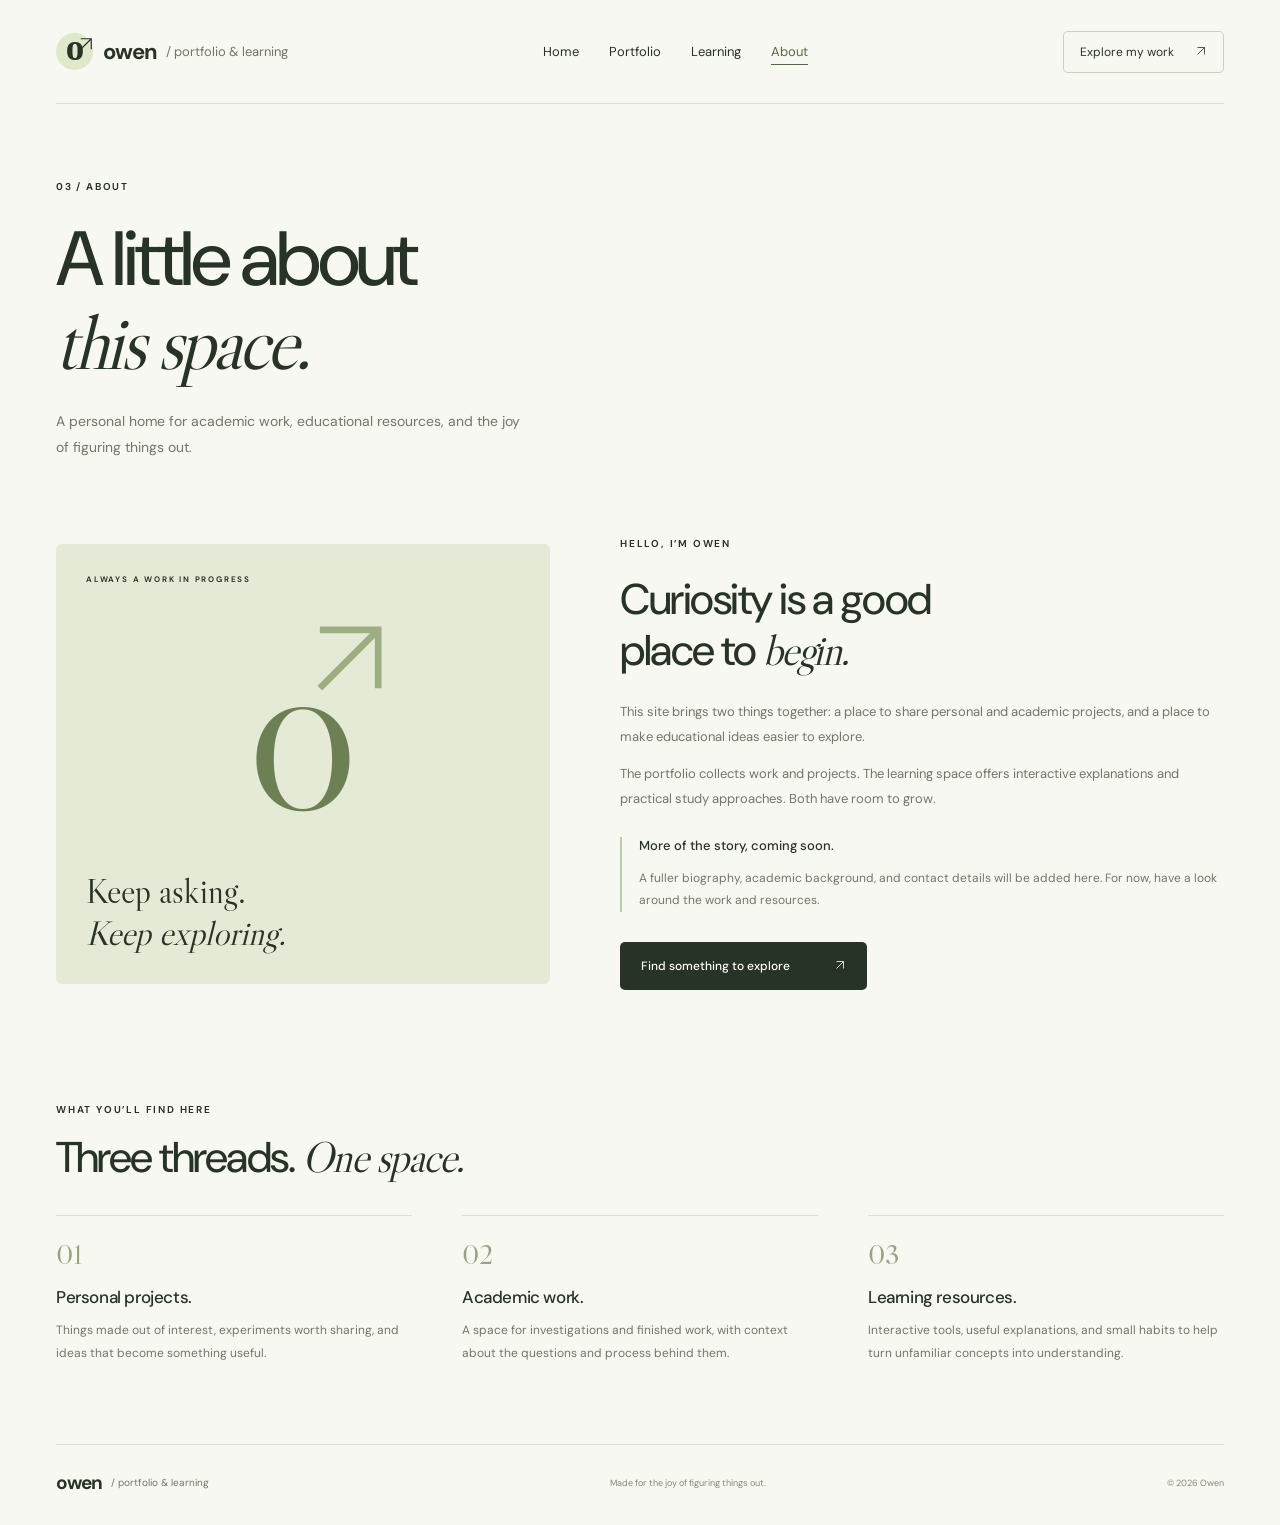
==== about.html @ 59f227fb "Build personal portfolio and educational website" ====
<!doctype html>
<html lang="en">
<head>
<meta charset="utf-8">
<meta name="viewport" content="width=device-width, initial-scale=1">
<meta name="description" content="A personal and academic space for work, learning, and ideas.">
<meta name="theme-color" content="#f7f8f2">
<title>About — Owen</title>
<link rel="icon" href="assets/favicon.svg" type="image/svg+xml">
<link rel="stylesheet" href="style.css">

</head>
<body>
<header class="site-header wrap">
<a class="brand" href="index.html" aria-label="Owen home"><span class="brand-icon">o<span><svg class="arrow-icon" viewBox="0 0 24 24" fill="none" stroke="currentColor" stroke-width="1.6" aria-hidden="true"><path d="M5 19 19 5M5 5h14v14"/></svg></span></span>owen<span class="brand-end"> / portfolio & learning</span></a>
<nav aria-label="Main navigation"><a href="index.html">Home</a><a href="portfolio.html">Portfolio</a><a href="learning.html">Learning</a><a href="about.html" aria-current="page">About</a></nav>
<a class="header-cta" href="portfolio.html">Explore my work <span><svg class="arrow-icon" viewBox="0 0 24 24" fill="none" stroke="currentColor" stroke-width="1.6" aria-hidden="true"><path d="M5 19 19 5M5 5h14v14"/></svg></span></a>
</header>
<main>
<section class="wrap page-intro"><p class="eyebrow">03 / ABOUT</p><h1>A little about<br><span class="serif">this space.</span></h1><p>A personal home for academic work, educational resources, and the joy of figuring things out.</p></section>
<section class="wrap about-grid"><div class="about-poster"><span class="eyebrow">ALWAYS A WORK IN PROGRESS</span><span class="poster-o">o<span><svg class="arrow-icon" viewBox="0 0 24 24" fill="none" stroke="currentColor" stroke-width="1.6" aria-hidden="true"><path d="M5 19 19 5M5 5h14v14"/></svg></span></span><p>Keep asking.<br><em>Keep exploring.</em></p></div><div class="about-body"><p class="eyebrow">HELLO, I’M OWEN</p><h2>Curiosity is a good<br>place to <em>begin.</em></h2><p>This site brings two things together: a place to share personal and academic projects, and a place to make educational ideas easier to explore.</p><p>The portfolio collects work and projects. The learning space offers interactive explanations and practical study approaches. Both have room to grow.</p><div class="profile-note"><h3>More of the story, coming soon.</h3><p>A fuller biography, academic background, and contact details will be added here. For now, have a look around the work and resources.</p></div><a class="button button-dark" href="learning.html">Find something to explore <span><svg class="arrow-icon" viewBox="0 0 24 24" fill="none" stroke="currentColor" stroke-width="1.6" aria-hidden="true"><path d="M5 19 19 5M5 5h14v14"/></svg></span></a></div></section>
<section class="wrap section"><div class="section-heading"><div><p class="eyebrow">WHAT YOU’LL FIND HERE</p><h2>Three threads. <em>One space.</em></h2></div></div><div class="habit-grid"><article><span class="habit-number">01</span><h3>Personal projects.</h3><p>Things made out of interest, experiments worth sharing, and ideas that become something useful.</p></article><article><span class="habit-number">02</span><h3>Academic work.</h3><p>A space for investigations and finished work, with context about the questions and process behind them.</p></article><article><span class="habit-number">03</span><h3>Learning resources.</h3><p>Interactive tools, useful explanations, and small habits to help turn unfamiliar concepts into understanding.</p></article></div></section></main><footer class="wrap"><a class="brand" href="index.html">owen<span class="brand-end"> / portfolio & learning</span></a><span>Made for the joy of figuring things out.</span><span>© <span id="year">2026</span> Owen</span></footer>
</body>
</html>
---- style.css ----
@import url('https://fonts.googleapis.com/css2?family=DM+Sans:wght@400;450;500;550;600;650;700&family=Libre+Caslon+Display&display=swap');
:root{--bg:#f7f8f2;--ink:#273326;--muted:#71776a;--line:#dce0d3;--green:#dfe8c8;--serif:'Libre Caslon Display',Georgia,serif;--sans:'DM Sans',Arial,sans-serif}*{box-sizing:border-box}html{scroll-behavior:smooth;scroll-padding-top:30px}body{margin:0;background:var(--bg);color:var(--ink);font-family:var(--sans);font-size:15px;-webkit-font-smoothing:antialiased}a{color:inherit;text-decoration:none}button,input{font:inherit}button,a,input{ -webkit-tap-highlight-color:transparent}a:focus-visible,button:focus-visible,input:focus-visible{outline:3px solid #687f4e;outline-offset:6px}button{cursor:pointer}.wrap{width:calc(100% - 112px);max-width:1280px;margin:0 auto}.site-header{height:104px;display:flex;align-items:center;justify-content:space-between;gap:30px;border-bottom:1px solid var(--line)}.brand{display:flex;align-items:center;font-weight:700;font-size:22px;letter-spacing:-1px;white-space:nowrap}.brand-icon{font-family:Georgia,serif;background:var(--green);width:37px;height:37px;border-radius:50%;font-size:37px;line-height:29px;position:relative;margin-right:10px;text-align:center}.brand-icon span{position:absolute;font-family:Arial,sans-serif;font-size:22px;right:-2px;top:-4px}.brand-end{font-size:13px;letter-spacing:0;font-weight:400;color:var(--muted);margin-left:9px}nav{display:flex;gap:30px;font-size:13px}nav a{padding:10px 0}nav a:hover{color:#6b824c}.header-cta{font-size:12px;border:1px solid #cbd1c0;border-radius:5px;padding:12px 16px}.header-cta span{margin-left:18px}.hero{display:grid;grid-template-columns:1.04fr 1fr;gap:55px;padding-top:83px;padding-bottom:78px;align-items:center}.eyebrow{font-size:10px;letter-spacing:1.8px;font-weight:650;margin:0 0 25px;display:flex;gap:9px;align-items:center}.status-dot{width:7px;height:7px;border-radius:50%;background:#798e55}.hero h1{font-size:clamp(58px,6.7vw,96px);font-weight:500;letter-spacing:-5px;line-height:1.05;margin:0;position:relative}.serif,h2 em{font-family:var(--serif);font-weight:400}h2 em{font-style:italic}.hero .serif{font-style:italic}.underline{width:80%;height:20px;display:block;margin:0 0 0 10px;overflow:visible}.underline path{fill:none;stroke:#b6c98c;stroke-width:3}.hero-description{max-width:365px;color:var(--muted);line-height:1.8;margin:24px 0 28px;font-size:14px}.button{display:inline-flex;align-items:center;justify-content:space-between;gap:44px;border:0;border-radius:5px;padding:16px 21px;font-size:12px;font-weight:500;transition:transform .2s,background .2s}.button:hover{transform:translateY(-3px)}.button-dark{background:var(--ink);color:#fff}.button-dark:hover{background:#43543a}.hero-footnote{display:flex;align-items:center;gap:9px;margin-top:31px;font-size:10px;color:var(--muted)}.spark{font-size:20px;color:#7a8f56}.hero-art{height:440px;background:#e9eddf;border:1px solid #dce2d0;border-radius:8px;position:relative;overflow:hidden}.art-top{display:flex;justify-content:space-between;padding:23px 24px;font-size:8px;letter-spacing:1.8px;color:#717e64}.graph-paper{position:absolute;width:79%;height:302px;left:10%;top:74px;transform:rotate(-7deg);background:#fbfcf7;box-shadow:0 12px 24px #35412a16;border:1px solid #d8decd}.graph-paper svg{width:100%;height:100%;position:absolute;inset:0}.graph-paper text{font-family:Georgia,serif;font-style:italic;font-size:14px;fill:#798773}.graph-label{position:absolute;z-index:1;font-size:12px;line-height:1.5;top:19px;left:17px}.graph-label em{font-family:var(--serif);font-size:19px}.formula{position:absolute;bottom:17px;left:22px;font-family:var(--serif);font-style:italic;font-size:23px;background:#fbfcf7;padding:0 7px}.floating-note{position:absolute;right:15px;top:90px;transform:rotate(9deg);background:#f4dbac;padding:24px 20px 17px;font-family:var(--serif);font-size:24px;line-height:1.1;box-shadow:0 4px 12px #27332612}.note-pin{position:absolute;width:19px;height:7px;top:-3px;left:40%;background:#c2cda6b0}.note-arrow{display:block;text-align:right;font-family:Arial;font-size:28px}.orbit{position:absolute;border:1px solid #d3dbc4;border-radius:50%;width:450px;height:450px;right:-110px;top:180px}.orbit-two{width:380px;height:380px;right:-75px;top:210px}.art-star{position:absolute;bottom:41px;right:28px;font-size:61px;color:#7e905e}.art-caption{position:absolute;bottom:17px;left:25px;font-size:8px;letter-spacing:1px;color:#7b846f}.ticker{border-top:1px solid var(--line);border-bottom:1px solid var(--line)}.ticker-inner{display:flex;justify-content:space-between;align-items:center;gap:20px;padding-top:20px;padding-bottom:20px;font-size:9px;letter-spacing:1.6px;color:#737c68}.ticker-inner span:nth-child(even){font-size:19px;color:#9cab86}.section{padding-top:78px;padding-bottom:80px}.section-heading{display:flex;justify-content:space-between;align-items:end;margin-bottom:32px;gap:25px}.section-heading .eyebrow{margin-bottom:16px}h2{font-size:43px;line-height:1.15;letter-spacing:-1.5px;font-weight:450;margin:0}.section-heading>p{color:var(--muted);font-size:12px;line-height:1.8;margin:0 0 3px}.topic-grid{display:grid;grid-template-columns:repeat(3,1fr);gap:19px}.topic-card{border:1px solid #d7dfc9;border-radius:7px;padding:23px 24px 0;display:flex;flex-direction:column;transition:transform .2s,box-shadow .2s}.topic-card:hover{transform:translateY(-5px);box-shadow:0 8px 18px #2935240b}.green{background:#e8eddb}.peach{background:#f3e8db;border-color:#e5dacd}.lavender{background:#eae7ee;border-color:#dcd7e1}.card-top{display:flex;align-items:center;justify-content:space-between}.card-top>span:last-child{font-size:20px}.tag{font-size:8px;letter-spacing:1.5px;border:1px solid #4b583c30;border-radius:3px;padding:5px 7px}.card-art{height:145px;position:relative;display:flex;align-items:center;justify-content:center}.math-art{font-family:var(--serif);font-style:italic;font-size:93px;color:#61784d;letter-spacing:-7px}.math-art>span:first-child{font-size:55px;letter-spacing:-4px;margin-top:15px}.small-math{position:absolute;right:3px;bottom:14px;font-size:16px;letter-spacing:0;transform:rotate(-12deg);opacity:.65}.topic-card h3{font-size:18px;letter-spacing:-.5px;font-weight:550;margin:7px 0 12px}.topic-card>p{font-size:12px;line-height:1.8;color:#707466;margin:0 0 25px}.card-footer{margin-top:auto;border-top:1px solid #27332620;padding:17px 0;display:flex;justify-content:space-between;font-size:10px;font-weight:500}.paper-mini{background:#fffaf1;width:83px;height:98px;transform:rotate(-10deg);box-shadow:5px 7px 0 #d8bf9e50;position:relative;padding:23px 15px}.paper-mini i{display:block;height:2px;background:#c5b29b;margin:8px 0;width:46px}.paper-mini i:nth-child(2){width:34px}.paper-mini span{position:absolute;bottom:7px;right:9px;color:#a2784e;font-size:24px}.note-spark{font-size:39px;color:#b28b60;position:absolute;left:calc(50% + 40px);top:25px}.curiosity-art{font-family:var(--serif);color:#8a7a9d;font-size:121px;transform:rotate(8deg)}.curiosity-art>span{position:absolute;font-size:43px;left:calc(50% + 35px);top:55px;transform:rotate(-18deg)}.lab-section{background:#edf0e5;border-top:1px solid var(--line);border-bottom:1px solid var(--line);padding:74px 0}.lab-layout{display:grid;grid-template-columns:.9fr 1.1fr;gap:80px;align-items:center}.lab-copy>p:not(.eyebrow){font-size:13px;color:var(--muted);line-height:1.9;max-width:335px;margin:23px 0}.lab-tip{display:flex;gap:12px;margin-top:24px;align-items:center}.lab-tip>span{font-size:27px;color:#8a9b6d}.lab-tip p{font-size:11px;line-height:1.8;color:var(--muted)}.lab-tip strong{color:var(--ink);font-weight:500}.lab-caption{font-size:8px;letter-spacing:1.5px;color:#829070;margin-top:36px}.experiment{background:#fafbf6;border:1px solid #d8decd;border-radius:7px;padding:19px 23px 14px}.experiment-header{display:flex;align-items:center;justify-content:space-between;font-size:8px;letter-spacing:1.3px}.experiment-header button{font-size:10px;color:#707d64;border:0;background:none;letter-spacing:0;padding:7px}.experiment-header button:hover{background:#e8eddd;border-radius:3px}.plot-wrap{margin-top:10px;position:relative;border-bottom:1px solid #e1e5d9;padding-bottom:9px}.plot-wrap svg{width:100%;display:block}.plot-wrap>output{position:absolute;right:10px;bottom:23px;background:#fafbf6d9;border:1px solid #e1e5d9;border-radius:4px;font-family:var(--serif);font-style:italic;padding:6px 12px;font-size:21px}.controls{padding-top:14px}.controls label{display:grid;grid-template-columns:90px 1fr 30px;gap:12px;align-items:center;margin-bottom:12px;font-size:10px;color:#78816c}.controls b{font-family:var(--serif);font-size:18px;font-style:italic;font-weight:400;color:#3e5036;margin-right:7px}input[type=range]{width:100%;accent-color:#657d4d;cursor:pointer;height:15px}.controls output{text-align:right;color:#4f613e}.graph-insight{font-size:10px;color:#6d7d5d;border-top:1px solid #e1e5d9;padding-top:13px;margin-bottom:0;line-height:1.6}.habit-grid{display:grid;grid-template-columns:repeat(3,1fr);gap:50px}.habit-grid article{border-top:1px solid var(--line);padding-top:21px}.habit-number{font-family:var(--serif);font-size:28px;color:#97a47d}.habit-grid h3{font-size:17px;font-weight:500;letter-spacing:-.4px;margin:15px 0 11px}.habit-grid p{font-size:12px;line-height:1.9;color:var(--muted);margin:0}.prompt-section{background:#dfe8c8;border:1px solid #d5dfbd;border-radius:7px;padding:34px 38px;display:flex;align-items:center;justify-content:space-between;gap:45px}.prompt-section .eyebrow{font-size:8px;margin-bottom:15px}.prompt-section h2{font-family:var(--serif);font-size:32px;letter-spacing:-.6px;max-width:600px;line-height:1.25}.button-light{background:#f7f8f1;white-space:nowrap;padding:15px 18px;font-size:10px;gap:25px;flex-shrink:0}.about-section{display:flex;gap:36px;align-items:start;padding-top:88px;padding-bottom:70px}.about-mark{font-size:62px;color:#8e9d74;line-height:1}.about-section .eyebrow{font-size:8px;margin-bottom:15px}.about-section h2{font-size:32px;letter-spacing:-1px}.about-section p:last-child{max-width:440px;font-size:12px;line-height:1.9;color:var(--muted);margin-bottom:0}.back-top{margin-left:auto;align-self:end;font-size:10px;white-space:nowrap;padding-bottom:4px}.back-top span{margin-left:15px}footer{border-top:1px solid var(--line);display:flex;align-items:center;justify-content:space-between;gap:25px;padding-top:25px;padding-bottom:30px}footer .brand{font-size:19px}footer .brand-end{font-size:10px}footer>span{font-size:9px;color:#828978}
@media(min-width:1500px){.hero{gap:90px}.hero-art{height:490px}.graph-paper{height:340px;top:80px}.hero h1{font-size:100px}}
@media(max-width:1000px){.wrap{width:calc(100% - 64px)}.header-cta{display:none}.hero{gap:30px;padding-top:60px;padding-bottom:60px}.hero h1{font-size:67px;letter-spacing:-3px}.hero-art{height:390px}.graph-paper{height:260px;left:7%;width:85%}.floating-note{font-size:20px;padding:18px 14px;right:8px}.lab-layout{gap:35px}.topic-card{padding:19px 18px 0}.topic-card h3{font-size:16px}.topic-card>p{font-size:11px}.card-footer{font-size:9px}.habit-grid{gap:28px}h2{font-size:36px}.prompt-section{gap:25px;padding:28px}.prompt-section h2{font-size:28px}.button-light{gap:15px}}
@media(max-width:700px){.wrap{width:calc(100% - 40px)}.site-header{height:78px}.brand{font-size:21px}.brand-end{font-size:10px}.brand-icon{width:29px;height:29px;font-size:30px;line-height:24px}.brand-icon span{font-size:18px}nav{gap:15px;font-size:11px}nav a:nth-child(2){display:none}.hero{grid-template-columns:1fr;padding-top:45px;padding-bottom:35px;gap:35px}.hero h1{font-size:77px;letter-spacing:-4px}.hero-description{font-size:13px;max-width:340px;margin-top:18px}.eyebrow{font-size:8px}.underline{width:300px}.hero-footnote{margin-top:24px}.hero-art{height:350px;max-width:460px;width:100%;justify-self:center}.graph-paper{height:255px;top:57px;width:76%;left:10%}.art-top{padding:17px 20px}.floating-note{top:65px;right:15px;font-size:21px}.art-star{font-size:47px;bottom:28px}.art-caption{left:18px;font-size:7px;bottom:12px}.ticker-inner{padding-top:13px;padding-bottom:13px;font-size:7px;gap:10px;letter-spacing:1px;flex-wrap:wrap;justify-content:center}.ticker-inner span:nth-child(n+5){display:none}.ticker-inner span:nth-child(even){font-size:16px}.section{padding-top:49px;padding-bottom:49px}.section-heading{align-items:start;flex-direction:column;gap:17px;margin-bottom:25px}.section-heading>p{font-size:11px}.section-heading>p br{display:none}h2{font-size:34px}.topic-grid{grid-template-columns:1fr;gap:16px}.topic-card{padding:21px 24px 0}.card-art{height:127px}.topic-card h3{font-size:22px}.topic-card>p{font-size:13px;max-width:300px;margin-bottom:20px}.card-footer{font-size:11px;padding:18px 0}.tag{font-size:9px}.lab-section{padding:47px 0}.lab-layout{grid-template-columns:1fr;gap:28px}.lab-copy>p:not(.eyebrow){max-width:100%;font-size:13px;margin:18px 0 10px}.lab-tip{margin-top:8px}.lab-caption{margin-top:18px}.experiment{padding:14px 16px}.experiment-header{font-size:7px;letter-spacing:1px}.controls label{grid-template-columns:80px 1fr 25px}.habit-grid{grid-template-columns:1fr;gap:25px}.habit-grid article{position:relative;padding-left:50px;padding-top:18px}.habit-number{position:absolute;left:0;top:20px}.habit-grid h3{margin-top:5px}.habit-grid p{font-size:13px}.prompt-section{padding:27px 24px;flex-direction:column;align-items:start;gap:25px}.prompt-section h2{font-size:29px}.prompt-section h2 br{display:none}.about-section{padding-top:55px;padding-bottom:40px;gap:18px;flex-wrap:wrap}.about-mark{font-size:37px}.about-section>div{flex:1}.about-section h2{font-size:27px}.about-section p:last-child{font-size:12px}.back-top{margin-top:10px}footer{flex-wrap:wrap;gap:18px;padding-top:23px}footer>span:nth-child(2){order:3;flex-basis:100%}footer .brand-end{font-size:9px}footer .brand{font-size:18px}footer>span:last-child{margin-left:auto}}
@media(prefers-reduced-motion:reduce){html{scroll-behavior:auto}*,*::before,*::after{transition:none!important}}
nav a[aria-current=page]{color:#526a43;text-decoration:underline;text-underline-offset:8px}.page-intro{padding-top:76px;padding-bottom:52px}.page-intro h1{font-size:clamp(55px,6vw,82px);letter-spacing:-3.5px;line-height:1.08;font-weight:450;margin:0}.page-intro .serif{font-style:italic}.page-intro>p:last-child{max-width:480px;line-height:1.9;color:var(--muted);font-size:14px;margin-top:23px}.portfolio-content{padding-bottom:75px}.filter-bar{display:flex;gap:10px;border-bottom:1px solid var(--line);padding-bottom:25px}.filter{background:transparent;color:#69745c;border:1px solid #d6ddcb;border-radius:30px;padding:9px 17px;font-size:11px}.filter.active{background:var(--ink);color:white;border-color:var(--ink)}.project-row{display:grid;grid-template-columns:220px 1fr 35px;gap:35px;padding:35px 0;border-bottom:1px solid var(--line);align-items:center}.project-row[hidden]{display:none}.project-thumb{height:190px;border-radius:5px;display:flex;align-items:center;justify-content:center;font-family:var(--serif);font-style:italic;font-size:53px;color:#667955}.project-row .eyebrow{font-size:8px;margin-bottom:15px}.project-row h2{font-size:31px;letter-spacing:-1px}.project-row p:not(.eyebrow){font-size:13px;line-height:1.8;color:var(--muted);max-width:500px}.text-link{font-size:11px;display:inline-block;margin-top:13px;border-bottom:1px solid #a1af8b;padding-bottom:6px}.text-link span{margin-left:18px}.project-index{font-family:var(--serif);font-size:27px;color:#a2ad94;align-self:start}.coming-note{display:flex;align-items:center;gap:24px;background:#edf0e5;border-radius:6px;margin-top:35px;padding:25px 30px}.coming-note>span{font-size:39px;color:#8e9d74}.coming-note h3{margin:0 0 8px;font-size:17px;font-weight:500}.coming-note p{margin:0;font-size:12px;color:var(--muted);line-height:1.8}.about-grid{display:grid;grid-template-columns:.9fr 1.1fr;gap:70px;align-items:center;padding-top:10px;padding-bottom:35px}.about-poster{background:#e4ead6;border-radius:6px;padding:30px;min-height:440px;display:flex;flex-direction:column;justify-content:space-between}.about-poster .eyebrow{font-size:8px}.poster-o{font-size:235px;font-family:var(--serif);color:#6c8053;line-height:.9;position:relative;width:fit-content;align-self:center}.poster-o>span{font-family:Arial;font-size:120px;position:absolute;top:-20px;right:-40px;color:#9eae83}.about-poster>p{font-family:var(--serif);font-size:34px;margin:25px 0 0}.about-body>p:not(.eyebrow){color:var(--muted);font-size:13px;line-height:1.9}.about-body h2{margin-bottom:25px}.profile-note{border-left:2px solid #bdcca3;padding-left:17px;margin:25px 0}.profile-note h3{font-size:13px;font-weight:500}.profile-note p{color:var(--muted);font-size:12px;line-height:1.9}.about-body .button{margin-top:5px}@media(max-width:700px){nav{gap:12px}nav a:nth-child(2){display:block}.site-header{flex-wrap:wrap;gap:0;height:auto;padding-top:19px;padding-bottom:15px}.site-header nav{width:100%;justify-content:space-between;margin-top:20px}.site-header .brand{font-size:22px}.site-header .brand-end{font-size:11px}.page-intro{padding-top:45px;padding-bottom:30px}.page-intro h1{font-size:55px;letter-spacing:-2.5px}.project-row{grid-template-columns:1fr 25px;gap:20px;padding:25px 0}.project-thumb{grid-column:1/-1;height:180px}.project-row h2{font-size:28px}.project-row .eyebrow{line-height:1.6}.filter-bar{gap:7px}.filter{font-size:10px;padding:9px 13px}.coming-note{padding:20px;gap:15px}.coming-note>span{font-size:30px}.about-grid{grid-template-columns:1fr;gap:35px;padding-top:0}.about-poster{min-height:330px}.poster-o{font-size:160px}.poster-o>span{font-size:90px}.about-poster>p{font-size:28px}.about-body h2{font-size:35px}}
@media(max-width:380px){.hero h1{font-size:64px;letter-spacing:-3px}.underline{width:250px}.hero-art{height:315px}.graph-paper{height:225px}.floating-note{font-size:18px;padding:17px 12px;right:8px}.page-intro h1{font-size:47px}.prompt-section{padding:23px 19px}.prompt-section .button{white-space:normal}.about-section h2{font-size:24px}}
.arrow-icon{width:1em;height:1em;display:inline-block;vertical-align:-.1em;flex-shrink:0}.brand-icon>span .arrow-icon{width:18px;height:18px}.art-star,.spark,.about-mark,.curiosity-art>span,.ticker-inner span:nth-child(even){font-family:Georgia,'Times New Roman',serif}.note-arrow .arrow-icon{width:25px;height:25px}.poster-o>span .arrow-icon{width:100px;height:100px}
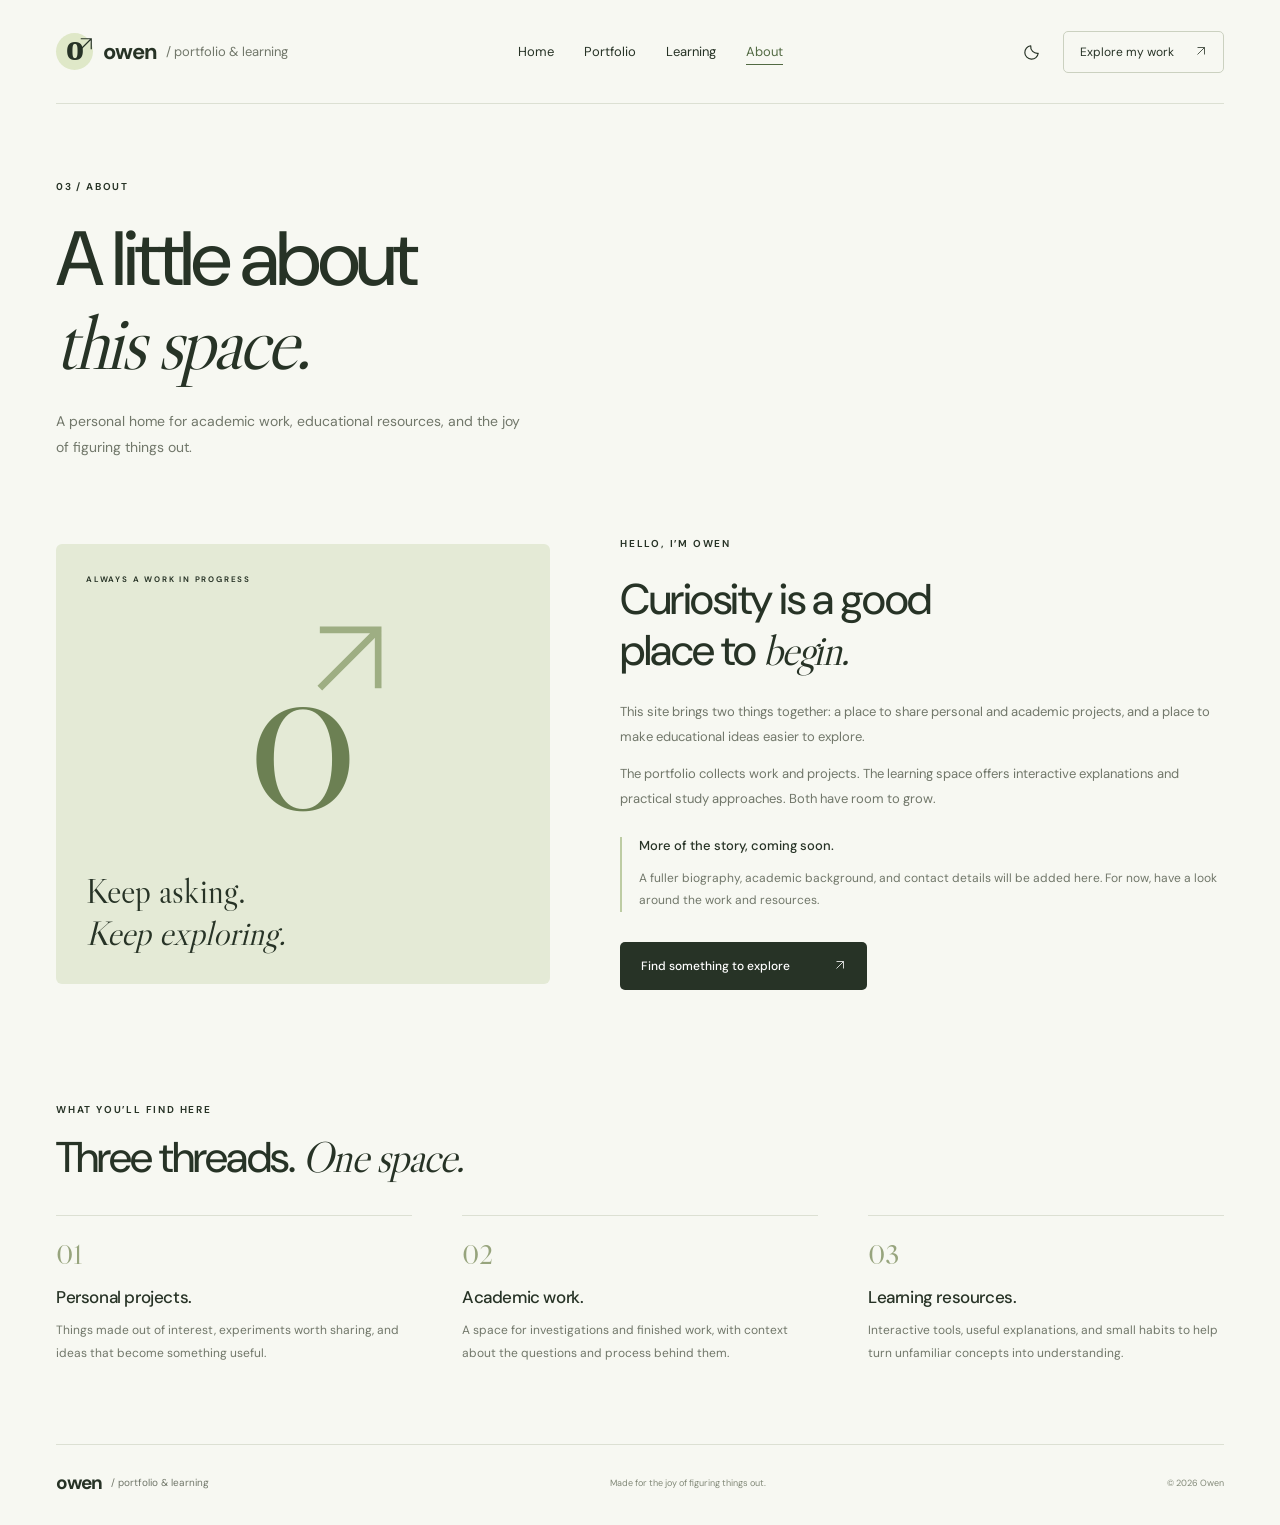
==== commit 875554ad: "Add persistent light and dark mode toggle" ====
--- a/about.html
+++ b/about.html
@@ -7,6 +7,7 @@
 <meta name="theme-color" content="#f7f8f2">
 <title>About — Owen</title>
 <link rel="icon" href="assets/favicon.svg" type="image/svg+xml">
+<script src="theme.js"></script>
 <link rel="stylesheet" href="style.css">
 
 </head>
@@ -14,7 +15,12 @@
 <header class="site-header wrap">
 <a class="brand" href="index.html" aria-label="Owen home"><span class="brand-icon">o<span><svg class="arrow-icon" viewBox="0 0 24 24" fill="none" stroke="currentColor" stroke-width="1.6" aria-hidden="true"><path d="M5 19 19 5M5 5h14v14"/></svg></span></span>owen<span class="brand-end"> / portfolio & learning</span></a>
 <nav aria-label="Main navigation"><a href="index.html">Home</a><a href="portfolio.html">Portfolio</a><a href="learning.html">Learning</a><a href="about.html" aria-current="page">About</a></nav>
+<div class="header-actions"><button class="theme-toggle" type="button" aria-label="Switch to dark mode" title="Switch to dark mode" aria-pressed="false">
+<svg class="theme-moon" viewBox="0 0 24 24" fill="none" stroke="currentColor" stroke-width="1.5" stroke-linecap="round" stroke-linejoin="round" aria-hidden="true"><path d="M20.5 13A8.5 8.5 0 0 1 11 3.5 8.5 8.5 0 1 0 20.5 13Z"/></svg>
+<svg class="theme-sun" viewBox="0 0 24 24" fill="none" stroke="currentColor" stroke-width="1.5" stroke-linecap="round" aria-hidden="true"><circle cx="12" cy="12" r="4"/><path d="M12 2v2m0 16v2M2 12h2m16 0h2M5 5l1.5 1.5m11 11L19 19M5 19l1.5-1.5m11-11L19 5"/></svg>
+</button>
 <a class="header-cta" href="portfolio.html">Explore my work <span><svg class="arrow-icon" viewBox="0 0 24 24" fill="none" stroke="currentColor" stroke-width="1.6" aria-hidden="true"><path d="M5 19 19 5M5 5h14v14"/></svg></span></a>
+</div>
 </header>
 <main>
 <section class="wrap page-intro"><p class="eyebrow">03 / ABOUT</p><h1>A little about<br><span class="serif">this space.</span></h1><p>A personal home for academic work, educational resources, and the joy of figuring things out.</p></section>
--- a/style.css
+++ b/style.css
@@ -7,3 +7,16 @@
 nav a[aria-current=page]{color:#526a43;text-decoration:underline;text-underline-offset:8px}.page-intro{padding-top:76px;padding-bottom:52px}.page-intro h1{font-size:clamp(55px,6vw,82px);letter-spacing:-3.5px;line-height:1.08;font-weight:450;margin:0}.page-intro .serif{font-style:italic}.page-intro>p:last-child{max-width:480px;line-height:1.9;color:var(--muted);font-size:14px;margin-top:23px}.portfolio-content{padding-bottom:75px}.filter-bar{display:flex;gap:10px;border-bottom:1px solid var(--line);padding-bottom:25px}.filter{background:transparent;color:#69745c;border:1px solid #d6ddcb;border-radius:30px;padding:9px 17px;font-size:11px}.filter.active{background:var(--ink);color:white;border-color:var(--ink)}.project-row{display:grid;grid-template-columns:220px 1fr 35px;gap:35px;padding:35px 0;border-bottom:1px solid var(--line);align-items:center}.project-row[hidden]{display:none}.project-thumb{height:190px;border-radius:5px;display:flex;align-items:center;justify-content:center;font-family:var(--serif);font-style:italic;font-size:53px;color:#667955}.project-row .eyebrow{font-size:8px;margin-bottom:15px}.project-row h2{font-size:31px;letter-spacing:-1px}.project-row p:not(.eyebrow){font-size:13px;line-height:1.8;color:var(--muted);max-width:500px}.text-link{font-size:11px;display:inline-block;margin-top:13px;border-bottom:1px solid #a1af8b;padding-bottom:6px}.text-link span{margin-left:18px}.project-index{font-family:var(--serif);font-size:27px;color:#a2ad94;align-self:start}.coming-note{display:flex;align-items:center;gap:24px;background:#edf0e5;border-radius:6px;margin-top:35px;padding:25px 30px}.coming-note>span{font-size:39px;color:#8e9d74}.coming-note h3{margin:0 0 8px;font-size:17px;font-weight:500}.coming-note p{margin:0;font-size:12px;color:var(--muted);line-height:1.8}.about-grid{display:grid;grid-template-columns:.9fr 1.1fr;gap:70px;align-items:center;padding-top:10px;padding-bottom:35px}.about-poster{background:#e4ead6;border-radius:6px;padding:30px;min-height:440px;display:flex;flex-direction:column;justify-content:space-between}.about-poster .eyebrow{font-size:8px}.poster-o{font-size:235px;font-family:var(--serif);color:#6c8053;line-height:.9;position:relative;width:fit-content;align-self:center}.poster-o>span{font-family:Arial;font-size:120px;position:absolute;top:-20px;right:-40px;color:#9eae83}.about-poster>p{font-family:var(--serif);font-size:34px;margin:25px 0 0}.about-body>p:not(.eyebrow){color:var(--muted);font-size:13px;line-height:1.9}.about-body h2{margin-bottom:25px}.profile-note{border-left:2px solid #bdcca3;padding-left:17px;margin:25px 0}.profile-note h3{font-size:13px;font-weight:500}.profile-note p{color:var(--muted);font-size:12px;line-height:1.9}.about-body .button{margin-top:5px}@media(max-width:700px){nav{gap:12px}nav a:nth-child(2){display:block}.site-header{flex-wrap:wrap;gap:0;height:auto;padding-top:19px;padding-bottom:15px}.site-header nav{width:100%;justify-content:space-between;margin-top:20px}.site-header .brand{font-size:22px}.site-header .brand-end{font-size:11px}.page-intro{padding-top:45px;padding-bottom:30px}.page-intro h1{font-size:55px;letter-spacing:-2.5px}.project-row{grid-template-columns:1fr 25px;gap:20px;padding:25px 0}.project-thumb{grid-column:1/-1;height:180px}.project-row h2{font-size:28px}.project-row .eyebrow{line-height:1.6}.filter-bar{gap:7px}.filter{font-size:10px;padding:9px 13px}.coming-note{padding:20px;gap:15px}.coming-note>span{font-size:30px}.about-grid{grid-template-columns:1fr;gap:35px;padding-top:0}.about-poster{min-height:330px}.poster-o{font-size:160px}.poster-o>span{font-size:90px}.about-poster>p{font-size:28px}.about-body h2{font-size:35px}}
 @media(max-width:380px){.hero h1{font-size:64px;letter-spacing:-3px}.underline{width:250px}.hero-art{height:315px}.graph-paper{height:225px}.floating-note{font-size:18px;padding:17px 12px;right:8px}.page-intro h1{font-size:47px}.prompt-section{padding:23px 19px}.prompt-section .button{white-space:normal}.about-section h2{font-size:24px}}
 .arrow-icon{width:1em;height:1em;display:inline-block;vertical-align:-.1em;flex-shrink:0}.brand-icon>span .arrow-icon{width:18px;height:18px}.art-star,.spark,.about-mark,.curiosity-art>span,.ticker-inner span:nth-child(even){font-family:Georgia,'Times New Roman',serif}.note-arrow .arrow-icon{width:25px;height:25px}.poster-o>span .arrow-icon{width:100px;height:100px}
+/* The theme is applied before styles load to avoid a light flash on navigation. */
+:root{color-scheme:light}.header-actions{display:flex;align-items:center;gap:14px}.theme-toggle{width:36px;height:36px;border:1px solid transparent;border-radius:50%;background:transparent;color:var(--ink);display:grid;place-items:center;flex-shrink:0;padding:8px}.theme-toggle:hover{border-color:var(--line);background:var(--green)}.theme-toggle svg{width:19px;height:19px}.theme-sun{display:none}[data-theme=dark] .theme-moon{display:none}[data-theme=dark] .theme-sun{display:block}
+[data-theme=dark]{color-scheme:dark;--bg:#181e19;--ink:#e4e9da;--muted:#a8b19e;--line:#364132;--green:#34422d}
+[data-theme=dark] .hero-art,[data-theme=dark] .lab-section,[data-theme=dark] .coming-note{background:#222c21;border-color:var(--line)}
+[data-theme=dark] .green{background:#2c3826;border-color:#43513a}[data-theme=dark] .peach{background:#3b3027;border-color:#554536}[data-theme=dark] .lavender{background:#332f3e;border-color:#4b4357}
+[data-theme=dark] .prompt-section,[data-theme=dark] .about-poster{background:#303e28;border-color:#46563a}
+[data-theme=dark] .topic-card>p,[data-theme=dark] .card-top,[data-theme=dark] .filter,[data-theme=dark] .experiment-header,[data-theme=dark] .controls label,[data-theme=dark] .controls output,[data-theme=dark] .graph-insight,[data-theme=dark] .lab-tip p,[data-theme=dark] .art-top,[data-theme=dark] .art-caption,[data-theme=dark] .ticker-inner,[data-theme=dark] footer>span{color:var(--muted)}
+[data-theme=dark] .tag,[data-theme=dark] .card-footer,[data-theme=dark] .header-cta,[data-theme=dark] .filter,[data-theme=dark] .plot-wrap,[data-theme=dark] .graph-insight{border-color:var(--line)}
+[data-theme=dark] .button-dark,[data-theme=dark] .filter.active{background:#d7e3c2;color:#202b1c;border-color:#d7e3c2}[data-theme=dark] .button-dark:hover{background:#e7f0d9}[data-theme=dark] .button-light{background:#202a1d;color:#e4e9da}
+[data-theme=dark] nav a:hover,[data-theme=dark] nav a[aria-current=page],[data-theme=dark] .math-art,[data-theme=dark] .project-thumb,[data-theme=dark] .poster-o,[data-theme=dark] .controls b{color:#b5cc95}
+[data-theme=dark] .curiosity-art{color:#b2a1c8}[data-theme=dark] .experiment{background:#20291f;border-color:var(--line)}[data-theme=dark] .experiment-header button{color:var(--muted)}[data-theme=dark] .experiment-header button:hover{background:#34422d}
+[data-theme=dark] .plot-wrap>output{background:#20291fe8;color:var(--ink);border-color:var(--line)}[data-theme=dark] #lab-grid path{stroke:#35432e}[data-theme=dark] #plot>path{stroke:#718263}[data-theme=dark] #plot>g{fill:#a8b19e}[data-theme=dark] #curve{stroke:#b5cc95}[data-theme=dark] .orbit{border-color:#36472d}
+@media(max-width:700px){.site-header{position:relative}.site-header>.brand{padding-right:39px}.header-actions{position:absolute;top:15px;right:0}.theme-toggle{width:32px;height:32px;padding:7px}.site-header .brand-end{font-size:10px;margin-left:6px}}
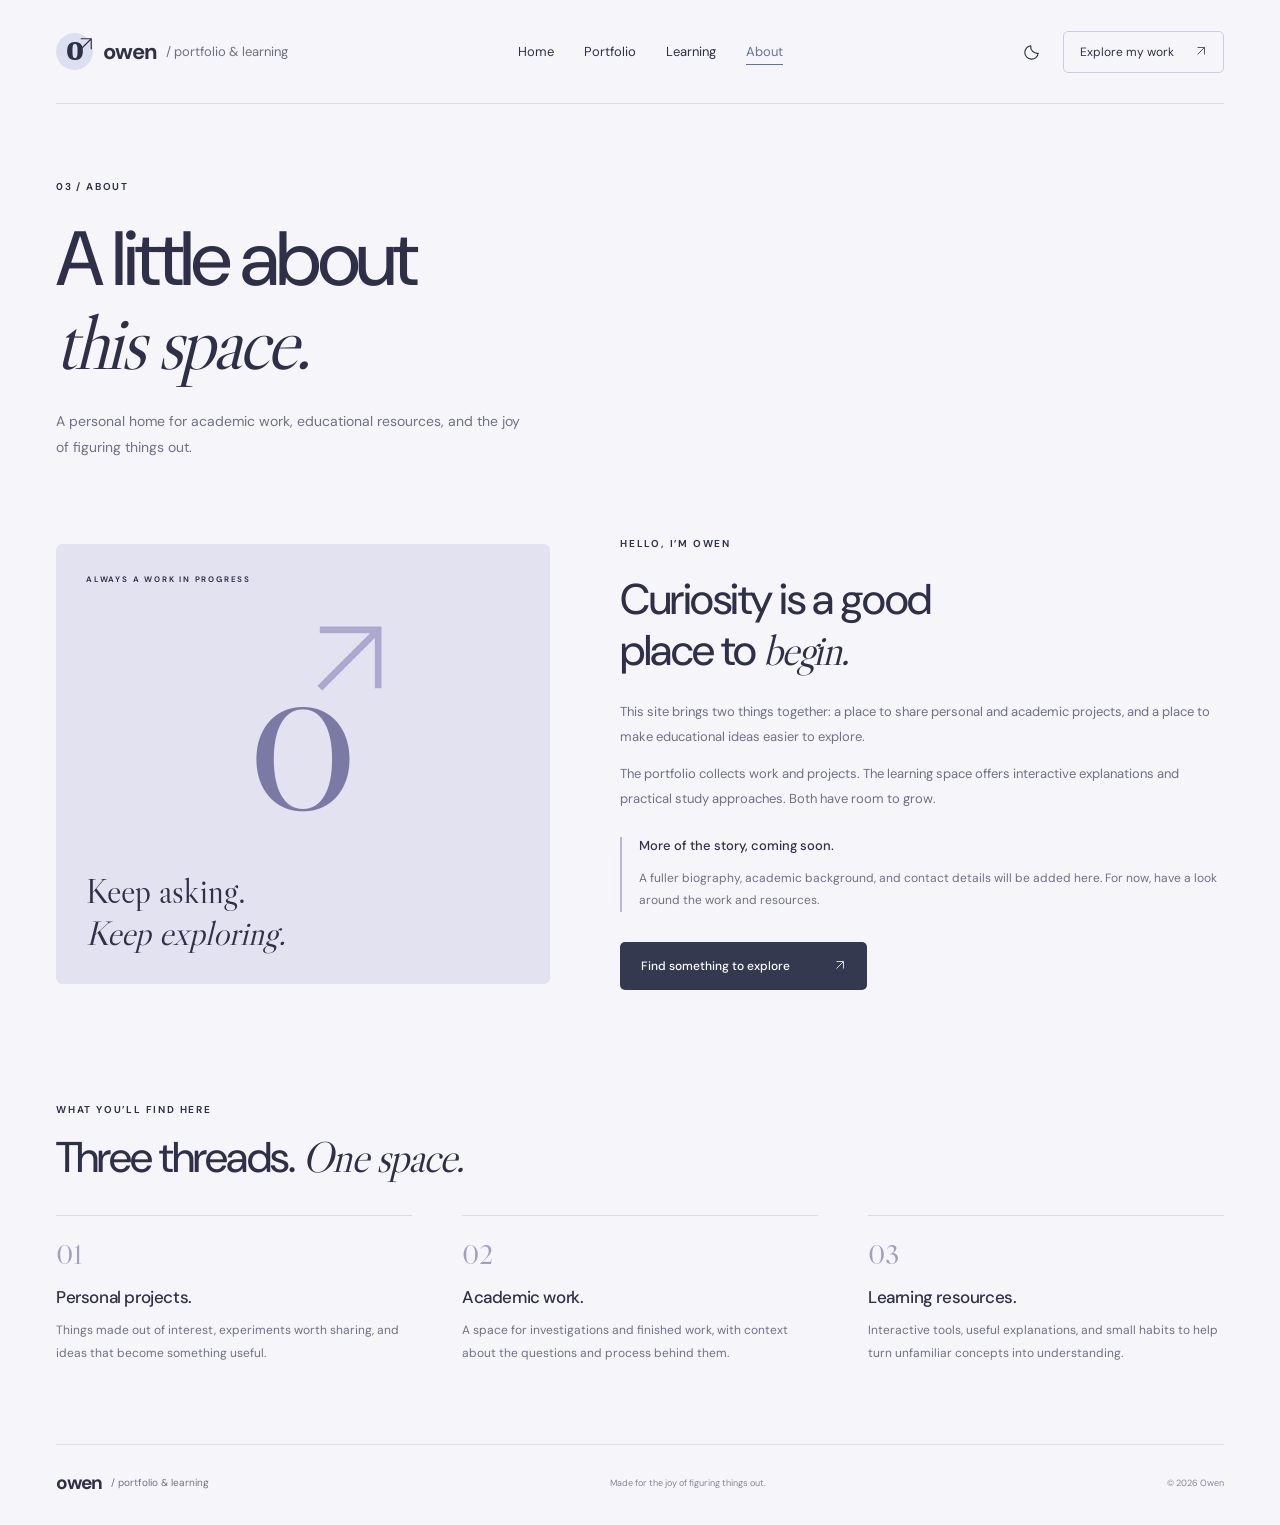
==== commit 7be4e4c4: "Refresh light and dark themes with muted navy and lavender" ====
--- a/about.html
+++ b/about.html
@@ -4,7 +4,7 @@
 <meta charset="utf-8">
 <meta name="viewport" content="width=device-width, initial-scale=1">
 <meta name="description" content="A personal and academic space for work, learning, and ideas.">
-<meta name="theme-color" content="#f7f8f2">
+<meta name="theme-color" content="#f6f6fa">
 <title>About — Owen</title>
 <link rel="icon" href="assets/favicon.svg" type="image/svg+xml">
 <script src="theme.js"></script>
--- a/style.css
+++ b/style.css
@@ -1,22 +1,23 @@
 @import url('https://fonts.googleapis.com/css2?family=DM+Sans:wght@400;450;500;550;600;650;700&family=Libre+Caslon+Display&display=swap');
-:root{--bg:#f7f8f2;--ink:#273326;--muted:#71776a;--line:#dce0d3;--green:#dfe8c8;--serif:'Libre Caslon Display',Georgia,serif;--sans:'DM Sans',Arial,sans-serif}*{box-sizing:border-box}html{scroll-behavior:smooth;scroll-padding-top:30px}body{margin:0;background:var(--bg);color:var(--ink);font-family:var(--sans);font-size:15px;-webkit-font-smoothing:antialiased}a{color:inherit;text-decoration:none}button,input{font:inherit}button,a,input{ -webkit-tap-highlight-color:transparent}a:focus-visible,button:focus-visible,input:focus-visible{outline:3px solid #687f4e;outline-offset:6px}button{cursor:pointer}.wrap{width:calc(100% - 112px);max-width:1280px;margin:0 auto}.site-header{height:104px;display:flex;align-items:center;justify-content:space-between;gap:30px;border-bottom:1px solid var(--line)}.brand{display:flex;align-items:center;font-weight:700;font-size:22px;letter-spacing:-1px;white-space:nowrap}.brand-icon{font-family:Georgia,serif;background:var(--green);width:37px;height:37px;border-radius:50%;font-size:37px;line-height:29px;position:relative;margin-right:10px;text-align:center}.brand-icon span{position:absolute;font-family:Arial,sans-serif;font-size:22px;right:-2px;top:-4px}.brand-end{font-size:13px;letter-spacing:0;font-weight:400;color:var(--muted);margin-left:9px}nav{display:flex;gap:30px;font-size:13px}nav a{padding:10px 0}nav a:hover{color:#6b824c}.header-cta{font-size:12px;border:1px solid #cbd1c0;border-radius:5px;padding:12px 16px}.header-cta span{margin-left:18px}.hero{display:grid;grid-template-columns:1.04fr 1fr;gap:55px;padding-top:83px;padding-bottom:78px;align-items:center}.eyebrow{font-size:10px;letter-spacing:1.8px;font-weight:650;margin:0 0 25px;display:flex;gap:9px;align-items:center}.status-dot{width:7px;height:7px;border-radius:50%;background:#798e55}.hero h1{font-size:clamp(58px,6.7vw,96px);font-weight:500;letter-spacing:-5px;line-height:1.05;margin:0;position:relative}.serif,h2 em{font-family:var(--serif);font-weight:400}h2 em{font-style:italic}.hero .serif{font-style:italic}.underline{width:80%;height:20px;display:block;margin:0 0 0 10px;overflow:visible}.underline path{fill:none;stroke:#b6c98c;stroke-width:3}.hero-description{max-width:365px;color:var(--muted);line-height:1.8;margin:24px 0 28px;font-size:14px}.button{display:inline-flex;align-items:center;justify-content:space-between;gap:44px;border:0;border-radius:5px;padding:16px 21px;font-size:12px;font-weight:500;transition:transform .2s,background .2s}.button:hover{transform:translateY(-3px)}.button-dark{background:var(--ink);color:#fff}.button-dark:hover{background:#43543a}.hero-footnote{display:flex;align-items:center;gap:9px;margin-top:31px;font-size:10px;color:var(--muted)}.spark{font-size:20px;color:#7a8f56}.hero-art{height:440px;background:#e9eddf;border:1px solid #dce2d0;border-radius:8px;position:relative;overflow:hidden}.art-top{display:flex;justify-content:space-between;padding:23px 24px;font-size:8px;letter-spacing:1.8px;color:#717e64}.graph-paper{position:absolute;width:79%;height:302px;left:10%;top:74px;transform:rotate(-7deg);background:#fbfcf7;box-shadow:0 12px 24px #35412a16;border:1px solid #d8decd}.graph-paper svg{width:100%;height:100%;position:absolute;inset:0}.graph-paper text{font-family:Georgia,serif;font-style:italic;font-size:14px;fill:#798773}.graph-label{position:absolute;z-index:1;font-size:12px;line-height:1.5;top:19px;left:17px}.graph-label em{font-family:var(--serif);font-size:19px}.formula{position:absolute;bottom:17px;left:22px;font-family:var(--serif);font-style:italic;font-size:23px;background:#fbfcf7;padding:0 7px}.floating-note{position:absolute;right:15px;top:90px;transform:rotate(9deg);background:#f4dbac;padding:24px 20px 17px;font-family:var(--serif);font-size:24px;line-height:1.1;box-shadow:0 4px 12px #27332612}.note-pin{position:absolute;width:19px;height:7px;top:-3px;left:40%;background:#c2cda6b0}.note-arrow{display:block;text-align:right;font-family:Arial;font-size:28px}.orbit{position:absolute;border:1px solid #d3dbc4;border-radius:50%;width:450px;height:450px;right:-110px;top:180px}.orbit-two{width:380px;height:380px;right:-75px;top:210px}.art-star{position:absolute;bottom:41px;right:28px;font-size:61px;color:#7e905e}.art-caption{position:absolute;bottom:17px;left:25px;font-size:8px;letter-spacing:1px;color:#7b846f}.ticker{border-top:1px solid var(--line);border-bottom:1px solid var(--line)}.ticker-inner{display:flex;justify-content:space-between;align-items:center;gap:20px;padding-top:20px;padding-bottom:20px;font-size:9px;letter-spacing:1.6px;color:#737c68}.ticker-inner span:nth-child(even){font-size:19px;color:#9cab86}.section{padding-top:78px;padding-bottom:80px}.section-heading{display:flex;justify-content:space-between;align-items:end;margin-bottom:32px;gap:25px}.section-heading .eyebrow{margin-bottom:16px}h2{font-size:43px;line-height:1.15;letter-spacing:-1.5px;font-weight:450;margin:0}.section-heading>p{color:var(--muted);font-size:12px;line-height:1.8;margin:0 0 3px}.topic-grid{display:grid;grid-template-columns:repeat(3,1fr);gap:19px}.topic-card{border:1px solid #d7dfc9;border-radius:7px;padding:23px 24px 0;display:flex;flex-direction:column;transition:transform .2s,box-shadow .2s}.topic-card:hover{transform:translateY(-5px);box-shadow:0 8px 18px #2935240b}.green{background:#e8eddb}.peach{background:#f3e8db;border-color:#e5dacd}.lavender{background:#eae7ee;border-color:#dcd7e1}.card-top{display:flex;align-items:center;justify-content:space-between}.card-top>span:last-child{font-size:20px}.tag{font-size:8px;letter-spacing:1.5px;border:1px solid #4b583c30;border-radius:3px;padding:5px 7px}.card-art{height:145px;position:relative;display:flex;align-items:center;justify-content:center}.math-art{font-family:var(--serif);font-style:italic;font-size:93px;color:#61784d;letter-spacing:-7px}.math-art>span:first-child{font-size:55px;letter-spacing:-4px;margin-top:15px}.small-math{position:absolute;right:3px;bottom:14px;font-size:16px;letter-spacing:0;transform:rotate(-12deg);opacity:.65}.topic-card h3{font-size:18px;letter-spacing:-.5px;font-weight:550;margin:7px 0 12px}.topic-card>p{font-size:12px;line-height:1.8;color:#707466;margin:0 0 25px}.card-footer{margin-top:auto;border-top:1px solid #27332620;padding:17px 0;display:flex;justify-content:space-between;font-size:10px;font-weight:500}.paper-mini{background:#fffaf1;width:83px;height:98px;transform:rotate(-10deg);box-shadow:5px 7px 0 #d8bf9e50;position:relative;padding:23px 15px}.paper-mini i{display:block;height:2px;background:#c5b29b;margin:8px 0;width:46px}.paper-mini i:nth-child(2){width:34px}.paper-mini span{position:absolute;bottom:7px;right:9px;color:#a2784e;font-size:24px}.note-spark{font-size:39px;color:#b28b60;position:absolute;left:calc(50% + 40px);top:25px}.curiosity-art{font-family:var(--serif);color:#8a7a9d;font-size:121px;transform:rotate(8deg)}.curiosity-art>span{position:absolute;font-size:43px;left:calc(50% + 35px);top:55px;transform:rotate(-18deg)}.lab-section{background:#edf0e5;border-top:1px solid var(--line);border-bottom:1px solid var(--line);padding:74px 0}.lab-layout{display:grid;grid-template-columns:.9fr 1.1fr;gap:80px;align-items:center}.lab-copy>p:not(.eyebrow){font-size:13px;color:var(--muted);line-height:1.9;max-width:335px;margin:23px 0}.lab-tip{display:flex;gap:12px;margin-top:24px;align-items:center}.lab-tip>span{font-size:27px;color:#8a9b6d}.lab-tip p{font-size:11px;line-height:1.8;color:var(--muted)}.lab-tip strong{color:var(--ink);font-weight:500}.lab-caption{font-size:8px;letter-spacing:1.5px;color:#829070;margin-top:36px}.experiment{background:#fafbf6;border:1px solid #d8decd;border-radius:7px;padding:19px 23px 14px}.experiment-header{display:flex;align-items:center;justify-content:space-between;font-size:8px;letter-spacing:1.3px}.experiment-header button{font-size:10px;color:#707d64;border:0;background:none;letter-spacing:0;padding:7px}.experiment-header button:hover{background:#e8eddd;border-radius:3px}.plot-wrap{margin-top:10px;position:relative;border-bottom:1px solid #e1e5d9;padding-bottom:9px}.plot-wrap svg{width:100%;display:block}.plot-wrap>output{position:absolute;right:10px;bottom:23px;background:#fafbf6d9;border:1px solid #e1e5d9;border-radius:4px;font-family:var(--serif);font-style:italic;padding:6px 12px;font-size:21px}.controls{padding-top:14px}.controls label{display:grid;grid-template-columns:90px 1fr 30px;gap:12px;align-items:center;margin-bottom:12px;font-size:10px;color:#78816c}.controls b{font-family:var(--serif);font-size:18px;font-style:italic;font-weight:400;color:#3e5036;margin-right:7px}input[type=range]{width:100%;accent-color:#657d4d;cursor:pointer;height:15px}.controls output{text-align:right;color:#4f613e}.graph-insight{font-size:10px;color:#6d7d5d;border-top:1px solid #e1e5d9;padding-top:13px;margin-bottom:0;line-height:1.6}.habit-grid{display:grid;grid-template-columns:repeat(3,1fr);gap:50px}.habit-grid article{border-top:1px solid var(--line);padding-top:21px}.habit-number{font-family:var(--serif);font-size:28px;color:#97a47d}.habit-grid h3{font-size:17px;font-weight:500;letter-spacing:-.4px;margin:15px 0 11px}.habit-grid p{font-size:12px;line-height:1.9;color:var(--muted);margin:0}.prompt-section{background:#dfe8c8;border:1px solid #d5dfbd;border-radius:7px;padding:34px 38px;display:flex;align-items:center;justify-content:space-between;gap:45px}.prompt-section .eyebrow{font-size:8px;margin-bottom:15px}.prompt-section h2{font-family:var(--serif);font-size:32px;letter-spacing:-.6px;max-width:600px;line-height:1.25}.button-light{background:#f7f8f1;white-space:nowrap;padding:15px 18px;font-size:10px;gap:25px;flex-shrink:0}.about-section{display:flex;gap:36px;align-items:start;padding-top:88px;padding-bottom:70px}.about-mark{font-size:62px;color:#8e9d74;line-height:1}.about-section .eyebrow{font-size:8px;margin-bottom:15px}.about-section h2{font-size:32px;letter-spacing:-1px}.about-section p:last-child{max-width:440px;font-size:12px;line-height:1.9;color:var(--muted);margin-bottom:0}.back-top{margin-left:auto;align-self:end;font-size:10px;white-space:nowrap;padding-bottom:4px}.back-top span{margin-left:15px}footer{border-top:1px solid var(--line);display:flex;align-items:center;justify-content:space-between;gap:25px;padding-top:25px;padding-bottom:30px}footer .brand{font-size:19px}footer .brand-end{font-size:10px}footer>span{font-size:9px;color:#828978}
+:root{--bg:#f6f6fa;--ink:#2e3047;--muted:#6f7085;--line:#dddde8;--green:#dcdff0;--serif:'Libre Caslon Display',Georgia,serif;--sans:'DM Sans',Arial,sans-serif}*{box-sizing:border-box}html{scroll-behavior:smooth;scroll-padding-top:30px}body{margin:0;background:var(--bg);color:var(--ink);font-family:var(--sans);font-size:15px;-webkit-font-smoothing:antialiased}a{color:inherit;text-decoration:none}button,input{font:inherit}button,a,input{ -webkit-tap-highlight-color:transparent}a:focus-visible,button:focus-visible,input:focus-visible{outline:3px solid #7c7aa6;outline-offset:6px}button{cursor:pointer}.wrap{width:calc(100% - 112px);max-width:1280px;margin:0 auto}.site-header{height:104px;display:flex;align-items:center;justify-content:space-between;gap:30px;border-bottom:1px solid var(--line)}.brand{display:flex;align-items:center;font-weight:700;font-size:22px;letter-spacing:-1px;white-space:nowrap}.brand-icon{font-family:Georgia,serif;background:var(--green);width:37px;height:37px;border-radius:50%;font-size:37px;line-height:29px;position:relative;margin-right:10px;text-align:center}.brand-icon span{position:absolute;font-family:Arial,sans-serif;font-size:22px;right:-2px;top:-4px}.brand-end{font-size:13px;letter-spacing:0;font-weight:400;color:var(--muted);margin-left:9px}nav{display:flex;gap:30px;font-size:13px}nav a{padding:10px 0}nav a:hover{color:#75749b}.header-cta{font-size:12px;border:1px solid #cdccdf;border-radius:5px;padding:12px 16px}.header-cta span{margin-left:18px}.hero{display:grid;grid-template-columns:1.04fr 1fr;gap:55px;padding-top:83px;padding-bottom:78px;align-items:center}.eyebrow{font-size:10px;letter-spacing:1.8px;font-weight:650;margin:0 0 25px;display:flex;gap:9px;align-items:center}.status-dot{width:7px;height:7px;border-radius:50%;background:#8284af}.hero h1{font-size:clamp(58px,6.7vw,96px);font-weight:500;letter-spacing:-5px;line-height:1.05;margin:0;position:relative}.serif,h2 em{font-family:var(--serif);font-weight:400}h2 em{font-style:italic}.hero .serif{font-style:italic}.underline{width:80%;height:20px;display:block;margin:0 0 0 10px;overflow:visible}.underline path{fill:none;stroke:#b2b1d7;stroke-width:3}.hero-description{max-width:365px;color:var(--muted);line-height:1.8;margin:24px 0 28px;font-size:14px}.button{display:inline-flex;align-items:center;justify-content:space-between;gap:44px;border:0;border-radius:5px;padding:16px 21px;font-size:12px;font-weight:500;transition:transform .2s,background .2s}.button:hover{transform:translateY(-3px)}.button-dark{background:var(--ink);color:#fff}.button-dark:hover{background:#4b4b70}.hero-footnote{display:flex;align-items:center;gap:9px;margin-top:31px;font-size:10px;color:var(--muted)}.spark{font-size:20px;color:#8b88b2}.hero-art{height:440px;background:#e7e8f2;border:1px solid #d9dbea;border-radius:8px;position:relative;overflow:hidden}.art-top{display:flex;justify-content:space-between;padding:23px 24px;font-size:8px;letter-spacing:1.8px;color:#777c98}.graph-paper{position:absolute;width:79%;height:302px;left:10%;top:74px;transform:rotate(-7deg);background:#fafaff;box-shadow:0 12px 24px #33324a16;border:1px solid #d9dbea}.graph-paper svg{width:100%;height:100%;position:absolute;inset:0}.graph-paper text{font-family:Georgia,serif;font-style:italic;font-size:14px;fill:#8185a1}.graph-label{position:absolute;z-index:1;font-size:12px;line-height:1.5;top:19px;left:17px}.graph-label em{font-family:var(--serif);font-size:19px}.formula{position:absolute;bottom:17px;left:22px;font-family:var(--serif);font-style:italic;font-size:23px;background:#fafaff;padding:0 7px}.floating-note{position:absolute;right:15px;top:90px;transform:rotate(9deg);background:#dcd4ec;padding:24px 20px 17px;font-family:var(--serif);font-size:24px;line-height:1.1;box-shadow:0 4px 12px #2e304712}.note-pin{position:absolute;width:19px;height:7px;top:-3px;left:40%;background:#a8a7c9b0}.note-arrow{display:block;text-align:right;font-family:Arial;font-size:28px}.orbit{position:absolute;border:1px solid #d0d3e5;border-radius:50%;width:450px;height:450px;right:-110px;top:180px}.orbit-two{width:380px;height:380px;right:-75px;top:210px}.art-star{position:absolute;bottom:41px;right:28px;font-size:61px;color:#8987b3}.art-caption{position:absolute;bottom:17px;left:25px;font-size:8px;letter-spacing:1px;color:#7c8099}.ticker{border-top:1px solid var(--line);border-bottom:1px solid var(--line)}.ticker-inner{display:flex;justify-content:space-between;align-items:center;gap:20px;padding-top:20px;padding-bottom:20px;font-size:9px;letter-spacing:1.6px;color:#777b94}.ticker-inner span:nth-child(even){font-size:19px;color:#a4a5c5}.section{padding-top:78px;padding-bottom:80px}.section-heading{display:flex;justify-content:space-between;align-items:end;margin-bottom:32px;gap:25px}.section-heading .eyebrow{margin-bottom:16px}h2{font-size:43px;line-height:1.15;letter-spacing:-1.5px;font-weight:450;margin:0}.section-heading>p{color:var(--muted);font-size:12px;line-height:1.8;margin:0 0 3px}.topic-grid{display:grid;grid-template-columns:repeat(3,1fr);gap:19px}.topic-card{border:1px solid #d6d9e8;border-radius:7px;padding:23px 24px 0;display:flex;flex-direction:column;transition:transform .2s,box-shadow .2s}.topic-card:hover{transform:translateY(-5px);box-shadow:0 8px 18px #302e490b}.green{background:#e4e7f3}.peach{background:#ece5f0;border-color:#dfd7e7}.lavender{background:#e8e4f1;border-color:#dbd5e7}.card-top{display:flex;align-items:center;justify-content:space-between}.card-top>span:last-child{font-size:20px}.tag{font-size:8px;letter-spacing:1.5px;border:1px solid #49496830;border-radius:3px;padding:5px 7px}.card-art{height:145px;position:relative;display:flex;align-items:center;justify-content:center}.math-art{font-family:var(--serif);font-style:italic;font-size:93px;color:#777fa6;letter-spacing:-7px}.math-art>span:first-child{font-size:55px;letter-spacing:-4px;margin-top:15px}.small-math{position:absolute;right:3px;bottom:14px;font-size:16px;letter-spacing:0;transform:rotate(-12deg);opacity:.65}.topic-card h3{font-size:18px;letter-spacing:-.5px;font-weight:550;margin:7px 0 12px}.topic-card>p{font-size:12px;line-height:1.8;color:#777589;margin:0 0 25px}.card-footer{margin-top:auto;border-top:1px solid #2e304720;padding:17px 0;display:flex;justify-content:space-between;font-size:10px;font-weight:500}.paper-mini{background:#faf7ff;width:83px;height:98px;transform:rotate(-10deg);box-shadow:5px 7px 0 #b7a7cd50;position:relative;padding:23px 15px}.paper-mini i{display:block;height:2px;background:#b6a8c9;margin:8px 0;width:46px}.paper-mini i:nth-child(2){width:34px}.paper-mini span{position:absolute;bottom:7px;right:9px;color:#8d769f;font-size:24px}.note-spark{font-size:39px;color:#9a83ac;position:absolute;left:calc(50% + 40px);top:25px}.curiosity-art{font-family:var(--serif);color:#8a7caa;font-size:121px;transform:rotate(8deg)}.curiosity-art>span{position:absolute;font-size:43px;left:calc(50% + 35px);top:55px;transform:rotate(-18deg)}.lab-section{background:#ececf5;border-top:1px solid var(--line);border-bottom:1px solid var(--line);padding:74px 0}.lab-layout{display:grid;grid-template-columns:.9fr 1.1fr;gap:80px;align-items:center}.lab-copy>p:not(.eyebrow){font-size:13px;color:var(--muted);line-height:1.9;max-width:335px;margin:23px 0}.lab-tip{display:flex;gap:12px;margin-top:24px;align-items:center}.lab-tip>span{font-size:27px;color:#9690b7}.lab-tip p{font-size:11px;line-height:1.8;color:var(--muted)}.lab-tip strong{color:var(--ink);font-weight:500}.lab-caption{font-size:8px;letter-spacing:1.5px;color:#8985a6;margin-top:36px}.experiment{background:#fafaff;border:1px solid #d9dbea;border-radius:7px;padding:19px 23px 14px}.experiment-header{display:flex;align-items:center;justify-content:space-between;font-size:8px;letter-spacing:1.3px}.experiment-header button{font-size:10px;color:#7b7c97;border:0;background:none;letter-spacing:0;padding:7px}.experiment-header button:hover{background:#e5e5f2;border-radius:3px}.plot-wrap{margin-top:10px;position:relative;border-bottom:1px solid #dfe0ed;padding-bottom:9px}.plot-wrap svg{width:100%;display:block}.plot-wrap>output{position:absolute;right:10px;bottom:23px;background:#fafbf6d9;border:1px solid #dfe0ed;border-radius:4px;font-family:var(--serif);font-style:italic;padding:6px 12px;font-size:21px}.controls{padding-top:14px}.controls label{display:grid;grid-template-columns:90px 1fr 30px;gap:12px;align-items:center;margin-bottom:12px;font-size:10px;color:#7d809b}.controls b{font-family:var(--serif);font-size:18px;font-style:italic;font-weight:400;color:#56597e;margin-right:7px}input[type=range]{width:100%;accent-color:#7b7fab;cursor:pointer;height:15px}.controls output{text-align:right;color:#62668e}.graph-insight{font-size:10px;color:#767b9f;border-top:1px solid #dfe0ed;padding-top:13px;margin-bottom:0;line-height:1.6}.habit-grid{display:grid;grid-template-columns:repeat(3,1fr);gap:50px}.habit-grid article{border-top:1px solid var(--line);padding-top:21px}.habit-number{font-family:var(--serif);font-size:28px;color:#a39fc2}.habit-grid h3{font-size:17px;font-weight:500;letter-spacing:-.4px;margin:15px 0 11px}.habit-grid p{font-size:12px;line-height:1.9;color:var(--muted);margin:0}.prompt-section{background:#dcdff0;border:1px solid #d0d2e7;border-radius:7px;padding:34px 38px;display:flex;align-items:center;justify-content:space-between;gap:45px}.prompt-section .eyebrow{font-size:8px;margin-bottom:15px}.prompt-section h2{font-family:var(--serif);font-size:32px;letter-spacing:-.6px;max-width:600px;line-height:1.25}.button-light{background:#f7f7fc;white-space:nowrap;padding:15px 18px;font-size:10px;gap:25px;flex-shrink:0}.about-section{display:flex;gap:36px;align-items:start;padding-top:88px;padding-bottom:70px}.about-mark{font-size:62px;color:#9692b7;line-height:1}.about-section .eyebrow{font-size:8px;margin-bottom:15px}.about-section h2{font-size:32px;letter-spacing:-1px}.about-section p:last-child{max-width:440px;font-size:12px;line-height:1.9;color:var(--muted);margin-bottom:0}.back-top{margin-left:auto;align-self:end;font-size:10px;white-space:nowrap;padding-bottom:4px}.back-top span{margin-left:15px}footer{border-top:1px solid var(--line);display:flex;align-items:center;justify-content:space-between;gap:25px;padding-top:25px;padding-bottom:30px}footer .brand{font-size:19px}footer .brand-end{font-size:10px}footer>span{font-size:9px;color:#85849b}
 @media(min-width:1500px){.hero{gap:90px}.hero-art{height:490px}.graph-paper{height:340px;top:80px}.hero h1{font-size:100px}}
 @media(max-width:1000px){.wrap{width:calc(100% - 64px)}.header-cta{display:none}.hero{gap:30px;padding-top:60px;padding-bottom:60px}.hero h1{font-size:67px;letter-spacing:-3px}.hero-art{height:390px}.graph-paper{height:260px;left:7%;width:85%}.floating-note{font-size:20px;padding:18px 14px;right:8px}.lab-layout{gap:35px}.topic-card{padding:19px 18px 0}.topic-card h3{font-size:16px}.topic-card>p{font-size:11px}.card-footer{font-size:9px}.habit-grid{gap:28px}h2{font-size:36px}.prompt-section{gap:25px;padding:28px}.prompt-section h2{font-size:28px}.button-light{gap:15px}}
 @media(max-width:700px){.wrap{width:calc(100% - 40px)}.site-header{height:78px}.brand{font-size:21px}.brand-end{font-size:10px}.brand-icon{width:29px;height:29px;font-size:30px;line-height:24px}.brand-icon span{font-size:18px}nav{gap:15px;font-size:11px}nav a:nth-child(2){display:none}.hero{grid-template-columns:1fr;padding-top:45px;padding-bottom:35px;gap:35px}.hero h1{font-size:77px;letter-spacing:-4px}.hero-description{font-size:13px;max-width:340px;margin-top:18px}.eyebrow{font-size:8px}.underline{width:300px}.hero-footnote{margin-top:24px}.hero-art{height:350px;max-width:460px;width:100%;justify-self:center}.graph-paper{height:255px;top:57px;width:76%;left:10%}.art-top{padding:17px 20px}.floating-note{top:65px;right:15px;font-size:21px}.art-star{font-size:47px;bottom:28px}.art-caption{left:18px;font-size:7px;bottom:12px}.ticker-inner{padding-top:13px;padding-bottom:13px;font-size:7px;gap:10px;letter-spacing:1px;flex-wrap:wrap;justify-content:center}.ticker-inner span:nth-child(n+5){display:none}.ticker-inner span:nth-child(even){font-size:16px}.section{padding-top:49px;padding-bottom:49px}.section-heading{align-items:start;flex-direction:column;gap:17px;margin-bottom:25px}.section-heading>p{font-size:11px}.section-heading>p br{display:none}h2{font-size:34px}.topic-grid{grid-template-columns:1fr;gap:16px}.topic-card{padding:21px 24px 0}.card-art{height:127px}.topic-card h3{font-size:22px}.topic-card>p{font-size:13px;max-width:300px;margin-bottom:20px}.card-footer{font-size:11px;padding:18px 0}.tag{font-size:9px}.lab-section{padding:47px 0}.lab-layout{grid-template-columns:1fr;gap:28px}.lab-copy>p:not(.eyebrow){max-width:100%;font-size:13px;margin:18px 0 10px}.lab-tip{margin-top:8px}.lab-caption{margin-top:18px}.experiment{padding:14px 16px}.experiment-header{font-size:7px;letter-spacing:1px}.controls label{grid-template-columns:80px 1fr 25px}.habit-grid{grid-template-columns:1fr;gap:25px}.habit-grid article{position:relative;padding-left:50px;padding-top:18px}.habit-number{position:absolute;left:0;top:20px}.habit-grid h3{margin-top:5px}.habit-grid p{font-size:13px}.prompt-section{padding:27px 24px;flex-direction:column;align-items:start;gap:25px}.prompt-section h2{font-size:29px}.prompt-section h2 br{display:none}.about-section{padding-top:55px;padding-bottom:40px;gap:18px;flex-wrap:wrap}.about-mark{font-size:37px}.about-section>div{flex:1}.about-section h2{font-size:27px}.about-section p:last-child{font-size:12px}.back-top{margin-top:10px}footer{flex-wrap:wrap;gap:18px;padding-top:23px}footer>span:nth-child(2){order:3;flex-basis:100%}footer .brand-end{font-size:9px}footer .brand{font-size:18px}footer>span:last-child{margin-left:auto}}
 @media(prefers-reduced-motion:reduce){html{scroll-behavior:auto}*,*::before,*::after{transition:none!important}}
-nav a[aria-current=page]{color:#526a43;text-decoration:underline;text-underline-offset:8px}.page-intro{padding-top:76px;padding-bottom:52px}.page-intro h1{font-size:clamp(55px,6vw,82px);letter-spacing:-3.5px;line-height:1.08;font-weight:450;margin:0}.page-intro .serif{font-style:italic}.page-intro>p:last-child{max-width:480px;line-height:1.9;color:var(--muted);font-size:14px;margin-top:23px}.portfolio-content{padding-bottom:75px}.filter-bar{display:flex;gap:10px;border-bottom:1px solid var(--line);padding-bottom:25px}.filter{background:transparent;color:#69745c;border:1px solid #d6ddcb;border-radius:30px;padding:9px 17px;font-size:11px}.filter.active{background:var(--ink);color:white;border-color:var(--ink)}.project-row{display:grid;grid-template-columns:220px 1fr 35px;gap:35px;padding:35px 0;border-bottom:1px solid var(--line);align-items:center}.project-row[hidden]{display:none}.project-thumb{height:190px;border-radius:5px;display:flex;align-items:center;justify-content:center;font-family:var(--serif);font-style:italic;font-size:53px;color:#667955}.project-row .eyebrow{font-size:8px;margin-bottom:15px}.project-row h2{font-size:31px;letter-spacing:-1px}.project-row p:not(.eyebrow){font-size:13px;line-height:1.8;color:var(--muted);max-width:500px}.text-link{font-size:11px;display:inline-block;margin-top:13px;border-bottom:1px solid #a1af8b;padding-bottom:6px}.text-link span{margin-left:18px}.project-index{font-family:var(--serif);font-size:27px;color:#a2ad94;align-self:start}.coming-note{display:flex;align-items:center;gap:24px;background:#edf0e5;border-radius:6px;margin-top:35px;padding:25px 30px}.coming-note>span{font-size:39px;color:#8e9d74}.coming-note h3{margin:0 0 8px;font-size:17px;font-weight:500}.coming-note p{margin:0;font-size:12px;color:var(--muted);line-height:1.8}.about-grid{display:grid;grid-template-columns:.9fr 1.1fr;gap:70px;align-items:center;padding-top:10px;padding-bottom:35px}.about-poster{background:#e4ead6;border-radius:6px;padding:30px;min-height:440px;display:flex;flex-direction:column;justify-content:space-between}.about-poster .eyebrow{font-size:8px}.poster-o{font-size:235px;font-family:var(--serif);color:#6c8053;line-height:.9;position:relative;width:fit-content;align-self:center}.poster-o>span{font-family:Arial;font-size:120px;position:absolute;top:-20px;right:-40px;color:#9eae83}.about-poster>p{font-family:var(--serif);font-size:34px;margin:25px 0 0}.about-body>p:not(.eyebrow){color:var(--muted);font-size:13px;line-height:1.9}.about-body h2{margin-bottom:25px}.profile-note{border-left:2px solid #bdcca3;padding-left:17px;margin:25px 0}.profile-note h3{font-size:13px;font-weight:500}.profile-note p{color:var(--muted);font-size:12px;line-height:1.9}.about-body .button{margin-top:5px}@media(max-width:700px){nav{gap:12px}nav a:nth-child(2){display:block}.site-header{flex-wrap:wrap;gap:0;height:auto;padding-top:19px;padding-bottom:15px}.site-header nav{width:100%;justify-content:space-between;margin-top:20px}.site-header .brand{font-size:22px}.site-header .brand-end{font-size:11px}.page-intro{padding-top:45px;padding-bottom:30px}.page-intro h1{font-size:55px;letter-spacing:-2.5px}.project-row{grid-template-columns:1fr 25px;gap:20px;padding:25px 0}.project-thumb{grid-column:1/-1;height:180px}.project-row h2{font-size:28px}.project-row .eyebrow{line-height:1.6}.filter-bar{gap:7px}.filter{font-size:10px;padding:9px 13px}.coming-note{padding:20px;gap:15px}.coming-note>span{font-size:30px}.about-grid{grid-template-columns:1fr;gap:35px;padding-top:0}.about-poster{min-height:330px}.poster-o{font-size:160px}.poster-o>span{font-size:90px}.about-poster>p{font-size:28px}.about-body h2{font-size:35px}}
+nav a[aria-current=page]{color:#666e9b;text-decoration:underline;text-underline-offset:8px}.page-intro{padding-top:76px;padding-bottom:52px}.page-intro h1{font-size:clamp(55px,6vw,82px);letter-spacing:-3.5px;line-height:1.08;font-weight:450;margin:0}.page-intro .serif{font-style:italic}.page-intro>p:last-child{max-width:480px;line-height:1.9;color:var(--muted);font-size:14px;margin-top:23px}.portfolio-content{padding-bottom:75px}.filter-bar{display:flex;gap:10px;border-bottom:1px solid var(--line);padding-bottom:25px}.filter{background:transparent;color:#727590;border:1px solid #d6d8e7;border-radius:30px;padding:9px 17px;font-size:11px}.filter.active{background:var(--ink);color:white;border-color:var(--ink)}.project-row{display:grid;grid-template-columns:220px 1fr 35px;gap:35px;padding:35px 0;border-bottom:1px solid var(--line);align-items:center}.project-row[hidden]{display:none}.project-thumb{height:190px;border-radius:5px;display:flex;align-items:center;justify-content:center;font-family:var(--serif);font-style:italic;font-size:53px;color:#747d9f}.project-row .eyebrow{font-size:8px;margin-bottom:15px}.project-row h2{font-size:31px;letter-spacing:-1px}.project-row p:not(.eyebrow){font-size:13px;line-height:1.8;color:var(--muted);max-width:500px}.text-link{font-size:11px;display:inline-block;margin-top:13px;border-bottom:1px solid #a9a9c9;padding-bottom:6px}.text-link span{margin-left:18px}.project-index{font-family:var(--serif);font-size:27px;color:#a6a5c0;align-self:start}.coming-note{display:flex;align-items:center;gap:24px;background:#ececf5;border-radius:6px;margin-top:35px;padding:25px 30px}.coming-note>span{font-size:39px;color:#9692b7}.coming-note h3{margin:0 0 8px;font-size:17px;font-weight:500}.coming-note p{margin:0;font-size:12px;color:var(--muted);line-height:1.8}.about-grid{display:grid;grid-template-columns:.9fr 1.1fr;gap:70px;align-items:center;padding-top:10px;padding-bottom:35px}.about-poster{background:#e2e2f1;border-radius:6px;padding:30px;min-height:440px;display:flex;flex-direction:column;justify-content:space-between}.about-poster .eyebrow{font-size:8px}.poster-o{font-size:235px;font-family:var(--serif);color:#7a7aa5;line-height:.9;position:relative;width:fit-content;align-self:center}.poster-o>span{font-family:Arial;font-size:120px;position:absolute;top:-20px;right:-40px;color:#ada8cf}.about-poster>p{font-family:var(--serif);font-size:34px;margin:25px 0 0}.about-body>p:not(.eyebrow){color:var(--muted);font-size:13px;line-height:1.9}.about-body h2{margin-bottom:25px}.profile-note{border-left:2px solid #bcb6db;padding-left:17px;margin:25px 0}.profile-note h3{font-size:13px;font-weight:500}.profile-note p{color:var(--muted);font-size:12px;line-height:1.9}.about-body .button{margin-top:5px}@media(max-width:700px){nav{gap:12px}nav a:nth-child(2){display:block}.site-header{flex-wrap:wrap;gap:0;height:auto;padding-top:19px;padding-bottom:15px}.site-header nav{width:100%;justify-content:space-between;margin-top:20px}.site-header .brand{font-size:22px}.site-header .brand-end{font-size:11px}.page-intro{padding-top:45px;padding-bottom:30px}.page-intro h1{font-size:55px;letter-spacing:-2.5px}.project-row{grid-template-columns:1fr 25px;gap:20px;padding:25px 0}.project-thumb{grid-column:1/-1;height:180px}.project-row h2{font-size:28px}.project-row .eyebrow{line-height:1.6}.filter-bar{gap:7px}.filter{font-size:10px;padding:9px 13px}.coming-note{padding:20px;gap:15px}.coming-note>span{font-size:30px}.about-grid{grid-template-columns:1fr;gap:35px;padding-top:0}.about-poster{min-height:330px}.poster-o{font-size:160px}.poster-o>span{font-size:90px}.about-poster>p{font-size:28px}.about-body h2{font-size:35px}}
 @media(max-width:380px){.hero h1{font-size:64px;letter-spacing:-3px}.underline{width:250px}.hero-art{height:315px}.graph-paper{height:225px}.floating-note{font-size:18px;padding:17px 12px;right:8px}.page-intro h1{font-size:47px}.prompt-section{padding:23px 19px}.prompt-section .button{white-space:normal}.about-section h2{font-size:24px}}
 .arrow-icon{width:1em;height:1em;display:inline-block;vertical-align:-.1em;flex-shrink:0}.brand-icon>span .arrow-icon{width:18px;height:18px}.art-star,.spark,.about-mark,.curiosity-art>span,.ticker-inner span:nth-child(even){font-family:Georgia,'Times New Roman',serif}.note-arrow .arrow-icon{width:25px;height:25px}.poster-o>span .arrow-icon{width:100px;height:100px}
 /* The theme is applied before styles load to avoid a light flash on navigation. */
 :root{color-scheme:light}.header-actions{display:flex;align-items:center;gap:14px}.theme-toggle{width:36px;height:36px;border:1px solid transparent;border-radius:50%;background:transparent;color:var(--ink);display:grid;place-items:center;flex-shrink:0;padding:8px}.theme-toggle:hover{border-color:var(--line);background:var(--green)}.theme-toggle svg{width:19px;height:19px}.theme-sun{display:none}[data-theme=dark] .theme-moon{display:none}[data-theme=dark] .theme-sun{display:block}
-[data-theme=dark]{color-scheme:dark;--bg:#181e19;--ink:#e4e9da;--muted:#a8b19e;--line:#364132;--green:#34422d}
-[data-theme=dark] .hero-art,[data-theme=dark] .lab-section,[data-theme=dark] .coming-note{background:#222c21;border-color:var(--line)}
-[data-theme=dark] .green{background:#2c3826;border-color:#43513a}[data-theme=dark] .peach{background:#3b3027;border-color:#554536}[data-theme=dark] .lavender{background:#332f3e;border-color:#4b4357}
-[data-theme=dark] .prompt-section,[data-theme=dark] .about-poster{background:#303e28;border-color:#46563a}
+[data-theme=dark]{color-scheme:dark;--bg:#191b2a;--ink:#e5e5f0;--muted:#b0b0c5;--line:#37394e;--green:#34374f}
+[data-theme=dark] .hero-art,[data-theme=dark] .lab-section,[data-theme=dark] .coming-note{background:#232638;border-color:var(--line)}
+[data-theme=dark] .green{background:#2b3048;border-color:#444964}[data-theme=dark] .peach{background:#343046;border-color:#51475f}[data-theme=dark] .lavender{background:#302c43;border-color:#49405e}
+[data-theme=dark] .prompt-section,[data-theme=dark] .about-poster{background:#30334e;border-color:#474b6a}
 [data-theme=dark] .topic-card>p,[data-theme=dark] .card-top,[data-theme=dark] .filter,[data-theme=dark] .experiment-header,[data-theme=dark] .controls label,[data-theme=dark] .controls output,[data-theme=dark] .graph-insight,[data-theme=dark] .lab-tip p,[data-theme=dark] .art-top,[data-theme=dark] .art-caption,[data-theme=dark] .ticker-inner,[data-theme=dark] footer>span{color:var(--muted)}
 [data-theme=dark] .tag,[data-theme=dark] .card-footer,[data-theme=dark] .header-cta,[data-theme=dark] .filter,[data-theme=dark] .plot-wrap,[data-theme=dark] .graph-insight{border-color:var(--line)}
-[data-theme=dark] .button-dark,[data-theme=dark] .filter.active{background:#d7e3c2;color:#202b1c;border-color:#d7e3c2}[data-theme=dark] .button-dark:hover{background:#e7f0d9}[data-theme=dark] .button-light{background:#202a1d;color:#e4e9da}
-[data-theme=dark] nav a:hover,[data-theme=dark] nav a[aria-current=page],[data-theme=dark] .math-art,[data-theme=dark] .project-thumb,[data-theme=dark] .poster-o,[data-theme=dark] .controls b{color:#b5cc95}
-[data-theme=dark] .curiosity-art{color:#b2a1c8}[data-theme=dark] .experiment{background:#20291f;border-color:var(--line)}[data-theme=dark] .experiment-header button{color:var(--muted)}[data-theme=dark] .experiment-header button:hover{background:#34422d}
-[data-theme=dark] .plot-wrap>output{background:#20291fe8;color:var(--ink);border-color:var(--line)}[data-theme=dark] #lab-grid path{stroke:#35432e}[data-theme=dark] #plot>path{stroke:#718263}[data-theme=dark] #plot>g{fill:#a8b19e}[data-theme=dark] #curve{stroke:#b5cc95}[data-theme=dark] .orbit{border-color:#36472d}
+[data-theme=dark] .button-dark,[data-theme=dark] .filter.active{background:#cbd0ed;color:#23263d;border-color:#cbd0ed}[data-theme=dark] .button-dark:hover{background:#e0e3f7}[data-theme=dark] .button-light{background:#25273d;color:#e5e5f0}
+[data-theme=dark] nav a:hover,[data-theme=dark] nav a[aria-current=page],[data-theme=dark] .math-art,[data-theme=dark] .project-thumb,[data-theme=dark] .poster-o,[data-theme=dark] .controls b{color:#b5bce7}
+[data-theme=dark] .curiosity-art{color:#b8a7d5}[data-theme=dark] .experiment{background:#222536;border-color:var(--line)}[data-theme=dark] .experiment-header button{color:var(--muted)}[data-theme=dark] .experiment-header button:hover{background:#34374f}
+[data-theme=dark] .plot-wrap>output{background:#222536e8;color:var(--ink);border-color:var(--line)}[data-theme=dark] #lab-grid path{stroke:#363a50}[data-theme=dark] #plot>path{stroke:#777e9e}[data-theme=dark] #plot>g{fill:#b0b0c5}[data-theme=dark] #curve{stroke:#b5bce7}[data-theme=dark] .orbit{border-color:#393d56}
 @media(max-width:700px){.site-header{position:relative}.site-header>.brand{padding-right:39px}.header-actions{position:absolute;top:15px;right:0}.theme-toggle{width:32px;height:32px;padding:7px}.site-header .brand-end{font-size:10px;margin-left:6px}}
+.spark-icon{width:1em;height:1em;display:inline-block;vertical-align:-.1em}.graph-paper,.floating-note{color:#2e3047}.button-dark{background:#353950}.button-dark:hover{background:#4b4b70}.curiosity-art .spark-icon{display:block}
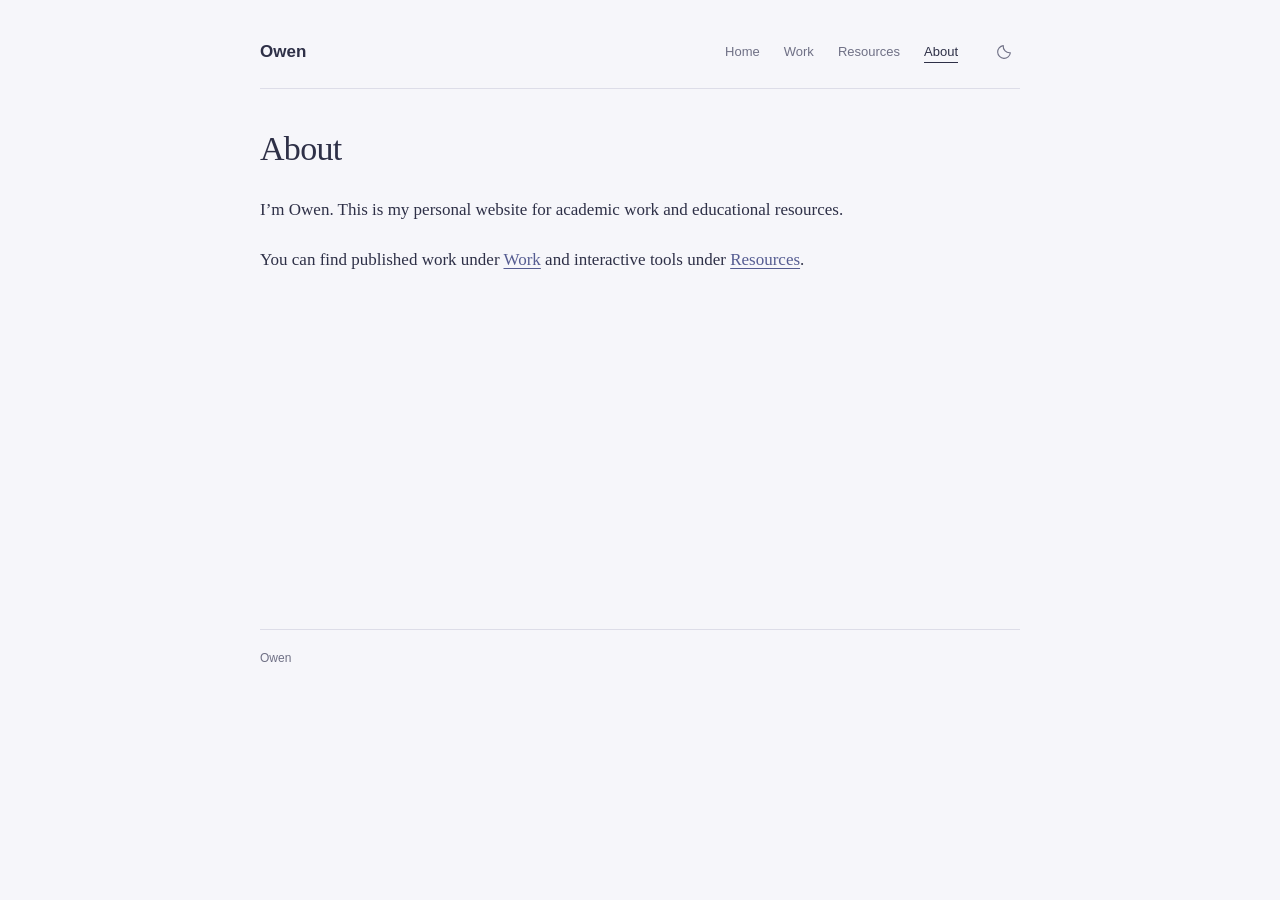
==== commit 37732f6a: "Simplify site into a minimal academic homepage and resource index" ====
--- a/about.html
+++ b/about.html
@@ -3,28 +3,21 @@
 <head>
 <meta charset="utf-8">
 <meta name="viewport" content="width=device-width, initial-scale=1">
-<meta name="description" content="A personal and academic space for work, learning, and ideas.">
+<meta name="description" content="Owen’s personal website. Academic work and educational resources.">
 <meta name="theme-color" content="#f6f6fa">
 <title>About — Owen</title>
 <link rel="icon" href="assets/favicon.svg" type="image/svg+xml">
 <script src="theme.js"></script>
 <link rel="stylesheet" href="style.css">
-
 </head>
 <body>
-<header class="site-header wrap">
-<a class="brand" href="index.html" aria-label="Owen home"><span class="brand-icon">o<span><svg class="arrow-icon" viewBox="0 0 24 24" fill="none" stroke="currentColor" stroke-width="1.6" aria-hidden="true"><path d="M5 19 19 5M5 5h14v14"/></svg></span></span>owen<span class="brand-end"> / portfolio & learning</span></a>
-<nav aria-label="Main navigation"><a href="index.html">Home</a><a href="portfolio.html">Portfolio</a><a href="learning.html">Learning</a><a href="about.html" aria-current="page">About</a></nav>
-<div class="header-actions"><button class="theme-toggle" type="button" aria-label="Switch to dark mode" title="Switch to dark mode" aria-pressed="false">
+<a class="skip-link" href="#main">Skip to content</a>
+<header class="site-header wrap"><a class="brand" href="index.html">Owen</a>
+<nav aria-label="Main navigation"><a href="index.html">Home</a><a href="portfolio.html">Work</a><a href="learning.html">Resources</a><a href="about.html" aria-current="page">About</a></nav><button class="theme-toggle" type="button" aria-label="Switch to dark mode" title="Switch to dark mode" aria-pressed="false">
 <svg class="theme-moon" viewBox="0 0 24 24" fill="none" stroke="currentColor" stroke-width="1.5" stroke-linecap="round" stroke-linejoin="round" aria-hidden="true"><path d="M20.5 13A8.5 8.5 0 0 1 11 3.5 8.5 8.5 0 1 0 20.5 13Z"/></svg>
 <svg class="theme-sun" viewBox="0 0 24 24" fill="none" stroke="currentColor" stroke-width="1.5" stroke-linecap="round" aria-hidden="true"><circle cx="12" cy="12" r="4"/><path d="M12 2v2m0 16v2M2 12h2m16 0h2M5 5l1.5 1.5m11 11L19 19M5 19l1.5-1.5m11-11L19 5"/></svg>
-</button>
-<a class="header-cta" href="portfolio.html">Explore my work <span><svg class="arrow-icon" viewBox="0 0 24 24" fill="none" stroke="currentColor" stroke-width="1.6" aria-hidden="true"><path d="M5 19 19 5M5 5h14v14"/></svg></span></a>
-</div>
-</header>
-<main>
-<section class="wrap page-intro"><p class="eyebrow">03 / ABOUT</p><h1>A little about<br><span class="serif">this space.</span></h1><p>A personal home for academic work, educational resources, and the joy of figuring things out.</p></section>
-<section class="wrap about-grid"><div class="about-poster"><span class="eyebrow">ALWAYS A WORK IN PROGRESS</span><span class="poster-o">o<span><svg class="arrow-icon" viewBox="0 0 24 24" fill="none" stroke="currentColor" stroke-width="1.6" aria-hidden="true"><path d="M5 19 19 5M5 5h14v14"/></svg></span></span><p>Keep asking.<br><em>Keep exploring.</em></p></div><div class="about-body"><p class="eyebrow">HELLO, I’M OWEN</p><h2>Curiosity is a good<br>place to <em>begin.</em></h2><p>This site brings two things together: a place to share personal and academic projects, and a place to make educational ideas easier to explore.</p><p>The portfolio collects work and projects. The learning space offers interactive explanations and practical study approaches. Both have room to grow.</p><div class="profile-note"><h3>More of the story, coming soon.</h3><p>A fuller biography, academic background, and contact details will be added here. For now, have a look around the work and resources.</p></div><a class="button button-dark" href="learning.html">Find something to explore <span><svg class="arrow-icon" viewBox="0 0 24 24" fill="none" stroke="currentColor" stroke-width="1.6" aria-hidden="true"><path d="M5 19 19 5M5 5h14v14"/></svg></span></a></div></section>
-<section class="wrap section"><div class="section-heading"><div><p class="eyebrow">WHAT YOU’LL FIND HERE</p><h2>Three threads. <em>One space.</em></h2></div></div><div class="habit-grid"><article><span class="habit-number">01</span><h3>Personal projects.</h3><p>Things made out of interest, experiments worth sharing, and ideas that become something useful.</p></article><article><span class="habit-number">02</span><h3>Academic work.</h3><p>A space for investigations and finished work, with context about the questions and process behind them.</p></article><article><span class="habit-number">03</span><h3>Learning resources.</h3><p>Interactive tools, useful explanations, and small habits to help turn unfamiliar concepts into understanding.</p></article></div></section></main><footer class="wrap"><a class="brand" href="index.html">owen<span class="brand-end"> / portfolio & learning</span></a><span>Made for the joy of figuring things out.</span><span>© <span id="year">2026</span> Owen</span></footer>
+</button></header>
+<main class="wrap" id="main"><h1>About</h1><p>I’m Owen. This is my personal website for academic work and educational resources.</p><p>You can find published work under <a href="portfolio.html">Work</a> and interactive tools under <a href="learning.html">Resources</a>.</p></main>
+<footer class="wrap"><span>Owen</span></footer>
 </body>
 </html>
--- a/style.css
+++ b/style.css
@@ -1,23 +1,8 @@
-@import url('https://fonts.googleapis.com/css2?family=DM+Sans:wght@400;450;500;550;600;650;700&family=Libre+Caslon+Display&display=swap');
-:root{--bg:#f6f6fa;--ink:#2e3047;--muted:#6f7085;--line:#dddde8;--green:#dcdff0;--serif:'Libre Caslon Display',Georgia,serif;--sans:'DM Sans',Arial,sans-serif}*{box-sizing:border-box}html{scroll-behavior:smooth;scroll-padding-top:30px}body{margin:0;background:var(--bg);color:var(--ink);font-family:var(--sans);font-size:15px;-webkit-font-smoothing:antialiased}a{color:inherit;text-decoration:none}button,input{font:inherit}button,a,input{ -webkit-tap-highlight-color:transparent}a:focus-visible,button:focus-visible,input:focus-visible{outline:3px solid #7c7aa6;outline-offset:6px}button{cursor:pointer}.wrap{width:calc(100% - 112px);max-width:1280px;margin:0 auto}.site-header{height:104px;display:flex;align-items:center;justify-content:space-between;gap:30px;border-bottom:1px solid var(--line)}.brand{display:flex;align-items:center;font-weight:700;font-size:22px;letter-spacing:-1px;white-space:nowrap}.brand-icon{font-family:Georgia,serif;background:var(--green);width:37px;height:37px;border-radius:50%;font-size:37px;line-height:29px;position:relative;margin-right:10px;text-align:center}.brand-icon span{position:absolute;font-family:Arial,sans-serif;font-size:22px;right:-2px;top:-4px}.brand-end{font-size:13px;letter-spacing:0;font-weight:400;color:var(--muted);margin-left:9px}nav{display:flex;gap:30px;font-size:13px}nav a{padding:10px 0}nav a:hover{color:#75749b}.header-cta{font-size:12px;border:1px solid #cdccdf;border-radius:5px;padding:12px 16px}.header-cta span{margin-left:18px}.hero{display:grid;grid-template-columns:1.04fr 1fr;gap:55px;padding-top:83px;padding-bottom:78px;align-items:center}.eyebrow{font-size:10px;letter-spacing:1.8px;font-weight:650;margin:0 0 25px;display:flex;gap:9px;align-items:center}.status-dot{width:7px;height:7px;border-radius:50%;background:#8284af}.hero h1{font-size:clamp(58px,6.7vw,96px);font-weight:500;letter-spacing:-5px;line-height:1.05;margin:0;position:relative}.serif,h2 em{font-family:var(--serif);font-weight:400}h2 em{font-style:italic}.hero .serif{font-style:italic}.underline{width:80%;height:20px;display:block;margin:0 0 0 10px;overflow:visible}.underline path{fill:none;stroke:#b2b1d7;stroke-width:3}.hero-description{max-width:365px;color:var(--muted);line-height:1.8;margin:24px 0 28px;font-size:14px}.button{display:inline-flex;align-items:center;justify-content:space-between;gap:44px;border:0;border-radius:5px;padding:16px 21px;font-size:12px;font-weight:500;transition:transform .2s,background .2s}.button:hover{transform:translateY(-3px)}.button-dark{background:var(--ink);color:#fff}.button-dark:hover{background:#4b4b70}.hero-footnote{display:flex;align-items:center;gap:9px;margin-top:31px;font-size:10px;color:var(--muted)}.spark{font-size:20px;color:#8b88b2}.hero-art{height:440px;background:#e7e8f2;border:1px solid #d9dbea;border-radius:8px;position:relative;overflow:hidden}.art-top{display:flex;justify-content:space-between;padding:23px 24px;font-size:8px;letter-spacing:1.8px;color:#777c98}.graph-paper{position:absolute;width:79%;height:302px;left:10%;top:74px;transform:rotate(-7deg);background:#fafaff;box-shadow:0 12px 24px #33324a16;border:1px solid #d9dbea}.graph-paper svg{width:100%;height:100%;position:absolute;inset:0}.graph-paper text{font-family:Georgia,serif;font-style:italic;font-size:14px;fill:#8185a1}.graph-label{position:absolute;z-index:1;font-size:12px;line-height:1.5;top:19px;left:17px}.graph-label em{font-family:var(--serif);font-size:19px}.formula{position:absolute;bottom:17px;left:22px;font-family:var(--serif);font-style:italic;font-size:23px;background:#fafaff;padding:0 7px}.floating-note{position:absolute;right:15px;top:90px;transform:rotate(9deg);background:#dcd4ec;padding:24px 20px 17px;font-family:var(--serif);font-size:24px;line-height:1.1;box-shadow:0 4px 12px #2e304712}.note-pin{position:absolute;width:19px;height:7px;top:-3px;left:40%;background:#a8a7c9b0}.note-arrow{display:block;text-align:right;font-family:Arial;font-size:28px}.orbit{position:absolute;border:1px solid #d0d3e5;border-radius:50%;width:450px;height:450px;right:-110px;top:180px}.orbit-two{width:380px;height:380px;right:-75px;top:210px}.art-star{position:absolute;bottom:41px;right:28px;font-size:61px;color:#8987b3}.art-caption{position:absolute;bottom:17px;left:25px;font-size:8px;letter-spacing:1px;color:#7c8099}.ticker{border-top:1px solid var(--line);border-bottom:1px solid var(--line)}.ticker-inner{display:flex;justify-content:space-between;align-items:center;gap:20px;padding-top:20px;padding-bottom:20px;font-size:9px;letter-spacing:1.6px;color:#777b94}.ticker-inner span:nth-child(even){font-size:19px;color:#a4a5c5}.section{padding-top:78px;padding-bottom:80px}.section-heading{display:flex;justify-content:space-between;align-items:end;margin-bottom:32px;gap:25px}.section-heading .eyebrow{margin-bottom:16px}h2{font-size:43px;line-height:1.15;letter-spacing:-1.5px;font-weight:450;margin:0}.section-heading>p{color:var(--muted);font-size:12px;line-height:1.8;margin:0 0 3px}.topic-grid{display:grid;grid-template-columns:repeat(3,1fr);gap:19px}.topic-card{border:1px solid #d6d9e8;border-radius:7px;padding:23px 24px 0;display:flex;flex-direction:column;transition:transform .2s,box-shadow .2s}.topic-card:hover{transform:translateY(-5px);box-shadow:0 8px 18px #302e490b}.green{background:#e4e7f3}.peach{background:#ece5f0;border-color:#dfd7e7}.lavender{background:#e8e4f1;border-color:#dbd5e7}.card-top{display:flex;align-items:center;justify-content:space-between}.card-top>span:last-child{font-size:20px}.tag{font-size:8px;letter-spacing:1.5px;border:1px solid #49496830;border-radius:3px;padding:5px 7px}.card-art{height:145px;position:relative;display:flex;align-items:center;justify-content:center}.math-art{font-family:var(--serif);font-style:italic;font-size:93px;color:#777fa6;letter-spacing:-7px}.math-art>span:first-child{font-size:55px;letter-spacing:-4px;margin-top:15px}.small-math{position:absolute;right:3px;bottom:14px;font-size:16px;letter-spacing:0;transform:rotate(-12deg);opacity:.65}.topic-card h3{font-size:18px;letter-spacing:-.5px;font-weight:550;margin:7px 0 12px}.topic-card>p{font-size:12px;line-height:1.8;color:#777589;margin:0 0 25px}.card-footer{margin-top:auto;border-top:1px solid #2e304720;padding:17px 0;display:flex;justify-content:space-between;font-size:10px;font-weight:500}.paper-mini{background:#faf7ff;width:83px;height:98px;transform:rotate(-10deg);box-shadow:5px 7px 0 #b7a7cd50;position:relative;padding:23px 15px}.paper-mini i{display:block;height:2px;background:#b6a8c9;margin:8px 0;width:46px}.paper-mini i:nth-child(2){width:34px}.paper-mini span{position:absolute;bottom:7px;right:9px;color:#8d769f;font-size:24px}.note-spark{font-size:39px;color:#9a83ac;position:absolute;left:calc(50% + 40px);top:25px}.curiosity-art{font-family:var(--serif);color:#8a7caa;font-size:121px;transform:rotate(8deg)}.curiosity-art>span{position:absolute;font-size:43px;left:calc(50% + 35px);top:55px;transform:rotate(-18deg)}.lab-section{background:#ececf5;border-top:1px solid var(--line);border-bottom:1px solid var(--line);padding:74px 0}.lab-layout{display:grid;grid-template-columns:.9fr 1.1fr;gap:80px;align-items:center}.lab-copy>p:not(.eyebrow){font-size:13px;color:var(--muted);line-height:1.9;max-width:335px;margin:23px 0}.lab-tip{display:flex;gap:12px;margin-top:24px;align-items:center}.lab-tip>span{font-size:27px;color:#9690b7}.lab-tip p{font-size:11px;line-height:1.8;color:var(--muted)}.lab-tip strong{color:var(--ink);font-weight:500}.lab-caption{font-size:8px;letter-spacing:1.5px;color:#8985a6;margin-top:36px}.experiment{background:#fafaff;border:1px solid #d9dbea;border-radius:7px;padding:19px 23px 14px}.experiment-header{display:flex;align-items:center;justify-content:space-between;font-size:8px;letter-spacing:1.3px}.experiment-header button{font-size:10px;color:#7b7c97;border:0;background:none;letter-spacing:0;padding:7px}.experiment-header button:hover{background:#e5e5f2;border-radius:3px}.plot-wrap{margin-top:10px;position:relative;border-bottom:1px solid #dfe0ed;padding-bottom:9px}.plot-wrap svg{width:100%;display:block}.plot-wrap>output{position:absolute;right:10px;bottom:23px;background:#fafbf6d9;border:1px solid #dfe0ed;border-radius:4px;font-family:var(--serif);font-style:italic;padding:6px 12px;font-size:21px}.controls{padding-top:14px}.controls label{display:grid;grid-template-columns:90px 1fr 30px;gap:12px;align-items:center;margin-bottom:12px;font-size:10px;color:#7d809b}.controls b{font-family:var(--serif);font-size:18px;font-style:italic;font-weight:400;color:#56597e;margin-right:7px}input[type=range]{width:100%;accent-color:#7b7fab;cursor:pointer;height:15px}.controls output{text-align:right;color:#62668e}.graph-insight{font-size:10px;color:#767b9f;border-top:1px solid #dfe0ed;padding-top:13px;margin-bottom:0;line-height:1.6}.habit-grid{display:grid;grid-template-columns:repeat(3,1fr);gap:50px}.habit-grid article{border-top:1px solid var(--line);padding-top:21px}.habit-number{font-family:var(--serif);font-size:28px;color:#a39fc2}.habit-grid h3{font-size:17px;font-weight:500;letter-spacing:-.4px;margin:15px 0 11px}.habit-grid p{font-size:12px;line-height:1.9;color:var(--muted);margin:0}.prompt-section{background:#dcdff0;border:1px solid #d0d2e7;border-radius:7px;padding:34px 38px;display:flex;align-items:center;justify-content:space-between;gap:45px}.prompt-section .eyebrow{font-size:8px;margin-bottom:15px}.prompt-section h2{font-family:var(--serif);font-size:32px;letter-spacing:-.6px;max-width:600px;line-height:1.25}.button-light{background:#f7f7fc;white-space:nowrap;padding:15px 18px;font-size:10px;gap:25px;flex-shrink:0}.about-section{display:flex;gap:36px;align-items:start;padding-top:88px;padding-bottom:70px}.about-mark{font-size:62px;color:#9692b7;line-height:1}.about-section .eyebrow{font-size:8px;margin-bottom:15px}.about-section h2{font-size:32px;letter-spacing:-1px}.about-section p:last-child{max-width:440px;font-size:12px;line-height:1.9;color:var(--muted);margin-bottom:0}.back-top{margin-left:auto;align-self:end;font-size:10px;white-space:nowrap;padding-bottom:4px}.back-top span{margin-left:15px}footer{border-top:1px solid var(--line);display:flex;align-items:center;justify-content:space-between;gap:25px;padding-top:25px;padding-bottom:30px}footer .brand{font-size:19px}footer .brand-end{font-size:10px}footer>span{font-size:9px;color:#85849b}
-@media(min-width:1500px){.hero{gap:90px}.hero-art{height:490px}.graph-paper{height:340px;top:80px}.hero h1{font-size:100px}}
-@media(max-width:1000px){.wrap{width:calc(100% - 64px)}.header-cta{display:none}.hero{gap:30px;padding-top:60px;padding-bottom:60px}.hero h1{font-size:67px;letter-spacing:-3px}.hero-art{height:390px}.graph-paper{height:260px;left:7%;width:85%}.floating-note{font-size:20px;padding:18px 14px;right:8px}.lab-layout{gap:35px}.topic-card{padding:19px 18px 0}.topic-card h3{font-size:16px}.topic-card>p{font-size:11px}.card-footer{font-size:9px}.habit-grid{gap:28px}h2{font-size:36px}.prompt-section{gap:25px;padding:28px}.prompt-section h2{font-size:28px}.button-light{gap:15px}}
-@media(max-width:700px){.wrap{width:calc(100% - 40px)}.site-header{height:78px}.brand{font-size:21px}.brand-end{font-size:10px}.brand-icon{width:29px;height:29px;font-size:30px;line-height:24px}.brand-icon span{font-size:18px}nav{gap:15px;font-size:11px}nav a:nth-child(2){display:none}.hero{grid-template-columns:1fr;padding-top:45px;padding-bottom:35px;gap:35px}.hero h1{font-size:77px;letter-spacing:-4px}.hero-description{font-size:13px;max-width:340px;margin-top:18px}.eyebrow{font-size:8px}.underline{width:300px}.hero-footnote{margin-top:24px}.hero-art{height:350px;max-width:460px;width:100%;justify-self:center}.graph-paper{height:255px;top:57px;width:76%;left:10%}.art-top{padding:17px 20px}.floating-note{top:65px;right:15px;font-size:21px}.art-star{font-size:47px;bottom:28px}.art-caption{left:18px;font-size:7px;bottom:12px}.ticker-inner{padding-top:13px;padding-bottom:13px;font-size:7px;gap:10px;letter-spacing:1px;flex-wrap:wrap;justify-content:center}.ticker-inner span:nth-child(n+5){display:none}.ticker-inner span:nth-child(even){font-size:16px}.section{padding-top:49px;padding-bottom:49px}.section-heading{align-items:start;flex-direction:column;gap:17px;margin-bottom:25px}.section-heading>p{font-size:11px}.section-heading>p br{display:none}h2{font-size:34px}.topic-grid{grid-template-columns:1fr;gap:16px}.topic-card{padding:21px 24px 0}.card-art{height:127px}.topic-card h3{font-size:22px}.topic-card>p{font-size:13px;max-width:300px;margin-bottom:20px}.card-footer{font-size:11px;padding:18px 0}.tag{font-size:9px}.lab-section{padding:47px 0}.lab-layout{grid-template-columns:1fr;gap:28px}.lab-copy>p:not(.eyebrow){max-width:100%;font-size:13px;margin:18px 0 10px}.lab-tip{margin-top:8px}.lab-caption{margin-top:18px}.experiment{padding:14px 16px}.experiment-header{font-size:7px;letter-spacing:1px}.controls label{grid-template-columns:80px 1fr 25px}.habit-grid{grid-template-columns:1fr;gap:25px}.habit-grid article{position:relative;padding-left:50px;padding-top:18px}.habit-number{position:absolute;left:0;top:20px}.habit-grid h3{margin-top:5px}.habit-grid p{font-size:13px}.prompt-section{padding:27px 24px;flex-direction:column;align-items:start;gap:25px}.prompt-section h2{font-size:29px}.prompt-section h2 br{display:none}.about-section{padding-top:55px;padding-bottom:40px;gap:18px;flex-wrap:wrap}.about-mark{font-size:37px}.about-section>div{flex:1}.about-section h2{font-size:27px}.about-section p:last-child{font-size:12px}.back-top{margin-top:10px}footer{flex-wrap:wrap;gap:18px;padding-top:23px}footer>span:nth-child(2){order:3;flex-basis:100%}footer .brand-end{font-size:9px}footer .brand{font-size:18px}footer>span:last-child{margin-left:auto}}
-@media(prefers-reduced-motion:reduce){html{scroll-behavior:auto}*,*::before,*::after{transition:none!important}}
-nav a[aria-current=page]{color:#666e9b;text-decoration:underline;text-underline-offset:8px}.page-intro{padding-top:76px;padding-bottom:52px}.page-intro h1{font-size:clamp(55px,6vw,82px);letter-spacing:-3.5px;line-height:1.08;font-weight:450;margin:0}.page-intro .serif{font-style:italic}.page-intro>p:last-child{max-width:480px;line-height:1.9;color:var(--muted);font-size:14px;margin-top:23px}.portfolio-content{padding-bottom:75px}.filter-bar{display:flex;gap:10px;border-bottom:1px solid var(--line);padding-bottom:25px}.filter{background:transparent;color:#727590;border:1px solid #d6d8e7;border-radius:30px;padding:9px 17px;font-size:11px}.filter.active{background:var(--ink);color:white;border-color:var(--ink)}.project-row{display:grid;grid-template-columns:220px 1fr 35px;gap:35px;padding:35px 0;border-bottom:1px solid var(--line);align-items:center}.project-row[hidden]{display:none}.project-thumb{height:190px;border-radius:5px;display:flex;align-items:center;justify-content:center;font-family:var(--serif);font-style:italic;font-size:53px;color:#747d9f}.project-row .eyebrow{font-size:8px;margin-bottom:15px}.project-row h2{font-size:31px;letter-spacing:-1px}.project-row p:not(.eyebrow){font-size:13px;line-height:1.8;color:var(--muted);max-width:500px}.text-link{font-size:11px;display:inline-block;margin-top:13px;border-bottom:1px solid #a9a9c9;padding-bottom:6px}.text-link span{margin-left:18px}.project-index{font-family:var(--serif);font-size:27px;color:#a6a5c0;align-self:start}.coming-note{display:flex;align-items:center;gap:24px;background:#ececf5;border-radius:6px;margin-top:35px;padding:25px 30px}.coming-note>span{font-size:39px;color:#9692b7}.coming-note h3{margin:0 0 8px;font-size:17px;font-weight:500}.coming-note p{margin:0;font-size:12px;color:var(--muted);line-height:1.8}.about-grid{display:grid;grid-template-columns:.9fr 1.1fr;gap:70px;align-items:center;padding-top:10px;padding-bottom:35px}.about-poster{background:#e2e2f1;border-radius:6px;padding:30px;min-height:440px;display:flex;flex-direction:column;justify-content:space-between}.about-poster .eyebrow{font-size:8px}.poster-o{font-size:235px;font-family:var(--serif);color:#7a7aa5;line-height:.9;position:relative;width:fit-content;align-self:center}.poster-o>span{font-family:Arial;font-size:120px;position:absolute;top:-20px;right:-40px;color:#ada8cf}.about-poster>p{font-family:var(--serif);font-size:34px;margin:25px 0 0}.about-body>p:not(.eyebrow){color:var(--muted);font-size:13px;line-height:1.9}.about-body h2{margin-bottom:25px}.profile-note{border-left:2px solid #bcb6db;padding-left:17px;margin:25px 0}.profile-note h3{font-size:13px;font-weight:500}.profile-note p{color:var(--muted);font-size:12px;line-height:1.9}.about-body .button{margin-top:5px}@media(max-width:700px){nav{gap:12px}nav a:nth-child(2){display:block}.site-header{flex-wrap:wrap;gap:0;height:auto;padding-top:19px;padding-bottom:15px}.site-header nav{width:100%;justify-content:space-between;margin-top:20px}.site-header .brand{font-size:22px}.site-header .brand-end{font-size:11px}.page-intro{padding-top:45px;padding-bottom:30px}.page-intro h1{font-size:55px;letter-spacing:-2.5px}.project-row{grid-template-columns:1fr 25px;gap:20px;padding:25px 0}.project-thumb{grid-column:1/-1;height:180px}.project-row h2{font-size:28px}.project-row .eyebrow{line-height:1.6}.filter-bar{gap:7px}.filter{font-size:10px;padding:9px 13px}.coming-note{padding:20px;gap:15px}.coming-note>span{font-size:30px}.about-grid{grid-template-columns:1fr;gap:35px;padding-top:0}.about-poster{min-height:330px}.poster-o{font-size:160px}.poster-o>span{font-size:90px}.about-poster>p{font-size:28px}.about-body h2{font-size:35px}}
-@media(max-width:380px){.hero h1{font-size:64px;letter-spacing:-3px}.underline{width:250px}.hero-art{height:315px}.graph-paper{height:225px}.floating-note{font-size:18px;padding:17px 12px;right:8px}.page-intro h1{font-size:47px}.prompt-section{padding:23px 19px}.prompt-section .button{white-space:normal}.about-section h2{font-size:24px}}
-.arrow-icon{width:1em;height:1em;display:inline-block;vertical-align:-.1em;flex-shrink:0}.brand-icon>span .arrow-icon{width:18px;height:18px}.art-star,.spark,.about-mark,.curiosity-art>span,.ticker-inner span:nth-child(even){font-family:Georgia,'Times New Roman',serif}.note-arrow .arrow-icon{width:25px;height:25px}.poster-o>span .arrow-icon{width:100px;height:100px}
-/* The theme is applied before styles load to avoid a light flash on navigation. */
-:root{color-scheme:light}.header-actions{display:flex;align-items:center;gap:14px}.theme-toggle{width:36px;height:36px;border:1px solid transparent;border-radius:50%;background:transparent;color:var(--ink);display:grid;place-items:center;flex-shrink:0;padding:8px}.theme-toggle:hover{border-color:var(--line);background:var(--green)}.theme-toggle svg{width:19px;height:19px}.theme-sun{display:none}[data-theme=dark] .theme-moon{display:none}[data-theme=dark] .theme-sun{display:block}
-[data-theme=dark]{color-scheme:dark;--bg:#191b2a;--ink:#e5e5f0;--muted:#b0b0c5;--line:#37394e;--green:#34374f}
-[data-theme=dark] .hero-art,[data-theme=dark] .lab-section,[data-theme=dark] .coming-note{background:#232638;border-color:var(--line)}
-[data-theme=dark] .green{background:#2b3048;border-color:#444964}[data-theme=dark] .peach{background:#343046;border-color:#51475f}[data-theme=dark] .lavender{background:#302c43;border-color:#49405e}
-[data-theme=dark] .prompt-section,[data-theme=dark] .about-poster{background:#30334e;border-color:#474b6a}
-[data-theme=dark] .topic-card>p,[data-theme=dark] .card-top,[data-theme=dark] .filter,[data-theme=dark] .experiment-header,[data-theme=dark] .controls label,[data-theme=dark] .controls output,[data-theme=dark] .graph-insight,[data-theme=dark] .lab-tip p,[data-theme=dark] .art-top,[data-theme=dark] .art-caption,[data-theme=dark] .ticker-inner,[data-theme=dark] footer>span{color:var(--muted)}
-[data-theme=dark] .tag,[data-theme=dark] .card-footer,[data-theme=dark] .header-cta,[data-theme=dark] .filter,[data-theme=dark] .plot-wrap,[data-theme=dark] .graph-insight{border-color:var(--line)}
-[data-theme=dark] .button-dark,[data-theme=dark] .filter.active{background:#cbd0ed;color:#23263d;border-color:#cbd0ed}[data-theme=dark] .button-dark:hover{background:#e0e3f7}[data-theme=dark] .button-light{background:#25273d;color:#e5e5f0}
-[data-theme=dark] nav a:hover,[data-theme=dark] nav a[aria-current=page],[data-theme=dark] .math-art,[data-theme=dark] .project-thumb,[data-theme=dark] .poster-o,[data-theme=dark] .controls b{color:#b5bce7}
-[data-theme=dark] .curiosity-art{color:#b8a7d5}[data-theme=dark] .experiment{background:#222536;border-color:var(--line)}[data-theme=dark] .experiment-header button{color:var(--muted)}[data-theme=dark] .experiment-header button:hover{background:#34374f}
-[data-theme=dark] .plot-wrap>output{background:#222536e8;color:var(--ink);border-color:var(--line)}[data-theme=dark] #lab-grid path{stroke:#363a50}[data-theme=dark] #plot>path{stroke:#777e9e}[data-theme=dark] #plot>g{fill:#b0b0c5}[data-theme=dark] #curve{stroke:#b5bce7}[data-theme=dark] .orbit{border-color:#393d56}
-@media(max-width:700px){.site-header{position:relative}.site-header>.brand{padding-right:39px}.header-actions{position:absolute;top:15px;right:0}.theme-toggle{width:32px;height:32px;padding:7px}.site-header .brand-end{font-size:10px;margin-left:6px}}
-.spark-icon{width:1em;height:1em;display:inline-block;vertical-align:-.1em}.graph-paper,.floating-note{color:#2e3047}.button-dark{background:#353950}.button-dark:hover{background:#4b4b70}.curiosity-art .spark-icon{display:block}
+:root{color-scheme:light;--bg:#f6f6fa;--ink:#2e3047;--muted:#6f7085;--line:#dddde8;--link:#555c91;--panel:#fafaff}
+[data-theme=dark]{color-scheme:dark;--bg:#191b2a;--ink:#e5e5f0;--muted:#b0b0c5;--line:#37394e;--link:#b5bce7;--panel:#222536}
+*{box-sizing:border-box}html{scroll-behavior:smooth;scroll-padding-top:24px}body{margin:0;background:var(--bg);color:var(--ink);font-family:Georgia,'Times New Roman',serif;font-size:17px;line-height:1.75;-webkit-font-smoothing:antialiased}.wrap{width:calc(100% - 48px);max-width:760px;margin:0 auto}a{color:var(--link);text-underline-offset:3px;text-decoration-thickness:1px}a:hover{text-decoration:none}a:focus-visible,button:focus-visible,input:focus-visible{outline:2px solid var(--link);outline-offset:5px}.site-header{display:flex;align-items:center;gap:30px;padding:36px 0 20px;border-bottom:1px solid var(--line);font-family:Arial,sans-serif;font-size:13px}.brand{font-weight:600;font-size:17px;color:var(--ink);text-decoration:none}.site-header nav{display:flex;gap:24px;margin-left:auto}.site-header nav a{text-decoration:none;color:var(--muted)}.site-header nav a:hover,.site-header nav a[aria-current=page]{color:var(--ink)}.site-header nav a[aria-current=page]{text-decoration:underline;text-underline-offset:6px}main{padding-top:40px;min-height:60vh;padding-bottom:50px}h1{font-size:34px;line-height:1.2;font-weight:normal;margin:0 0 25px;letter-spacing:-.7px}h2{font-size:23px;font-weight:normal;line-height:1.3;margin:0 0 15px}p{margin:0 0 20px}section{margin-top:37px}.muted,.description{color:var(--muted)}ul{padding-left:22px}.link-list{margin:0}.link-list li{padding:3px 0}.closing{margin-top:40px;font-size:15px}footer{border-top:1px solid var(--line);padding:18px 0 30px;color:var(--muted);font-size:12px;font-family:Arial,sans-serif}.skip-link{position:absolute;top:8px;left:12px;transform:translateY(-150%);background:var(--bg);padding:5px 10px;z-index:10}.skip-link:focus{transform:none}.theme-toggle{flex-shrink:0;display:grid;place-items:center;width:32px;height:32px;border:0;border-radius:50%;padding:7px;color:var(--muted);background:transparent;cursor:pointer}.theme-toggle:hover{background:var(--line);color:var(--ink)}.theme-toggle svg{width:18px;height:18px}.theme-sun{display:none}[data-theme=dark] .theme-sun{display:block}[data-theme=dark] .theme-moon{display:none}
+.experiment{margin-top:25px;background:var(--panel);border:1px solid var(--line);padding:18px 22px;border-radius:3px;font-family:Arial,sans-serif}.experiment-header{display:flex;align-items:center;justify-content:space-between;font-size:10px;letter-spacing:1px;color:var(--muted)}.experiment-header button{font:inherit;letter-spacing:0;background:none;border:0;color:var(--link);padding:8px;cursor:pointer}.plot-wrap{position:relative;margin:12px 0;border-bottom:1px solid var(--line);padding-bottom:12px}.plot-wrap svg{width:100%;display:block}.plot-wrap>output{position:absolute;right:10px;bottom:22px;padding:4px 12px;background:var(--panel);border:1px solid var(--line);font-family:Georgia,serif;font-style:italic;font-size:21px}.controls label{display:grid;grid-template-columns:95px 1fr 30px;gap:12px;align-items:center;margin:12px 0;font-size:11px;color:var(--muted)}.controls b{color:var(--ink);font-family:Georgia,serif;font-size:17px;margin-right:8px;font-style:italic}.controls output{text-align:right;color:var(--ink)}input[type=range]{width:100%;accent-color:#7b7fab;cursor:pointer}.graph-insight{border-top:1px solid var(--line);font-size:12px;color:var(--muted);padding-top:12px;margin:15px 0 0}[data-theme=dark] #lab-grid path{stroke:#363a50}[data-theme=dark] #plot>path{stroke:#777e9e}[data-theme=dark] #plot>g{fill:#b0b0c5}[data-theme=dark] #curve{stroke:#b5bce7}
+@view-transition{navigation:auto}::view-transition-old(root){animation:page-out 150ms ease both}::view-transition-new(root){animation:page-in 250ms ease both}@keyframes page-out{to{opacity:0}}@keyframes page-in{from{opacity:0}to{opacity:1}}
+html.theme-reveal::view-transition-group(root){animation:none}html.theme-reveal::view-transition-old(root),html.theme-reveal::view-transition-new(root){animation:none;mix-blend-mode:normal}html.theme-reveal::view-transition-old(root){z-index:1}html.theme-reveal::view-transition-new(root){z-index:2}html.theme-reveal::view-transition-image-pair(root){isolation:isolate}html.theme-reveal *,html.theme-reveal *::before,html.theme-reveal *::after{transition:none!important}
+@media(max-width:520px){.wrap{width:calc(100% - 40px)}.site-header{gap:14px;flex-wrap:wrap;padding-top:24px}.brand{margin-right:auto}.site-header nav{order:3;width:100%;justify-content:space-between;margin-top:7px;gap:15px}.theme-toggle{margin-left:auto}main{padding-top:32px}h1{font-size:30px}body{font-size:16px}.experiment{padding:14px}.controls label{grid-template-columns:78px 1fr 25px;gap:8px}.description{display:block}.link-list li{padding-bottom:8px}}
+@media(prefers-reduced-motion:reduce){html{scroll-behavior:auto}::view-transition-old(root),::view-transition-new(root){animation:none!important}}
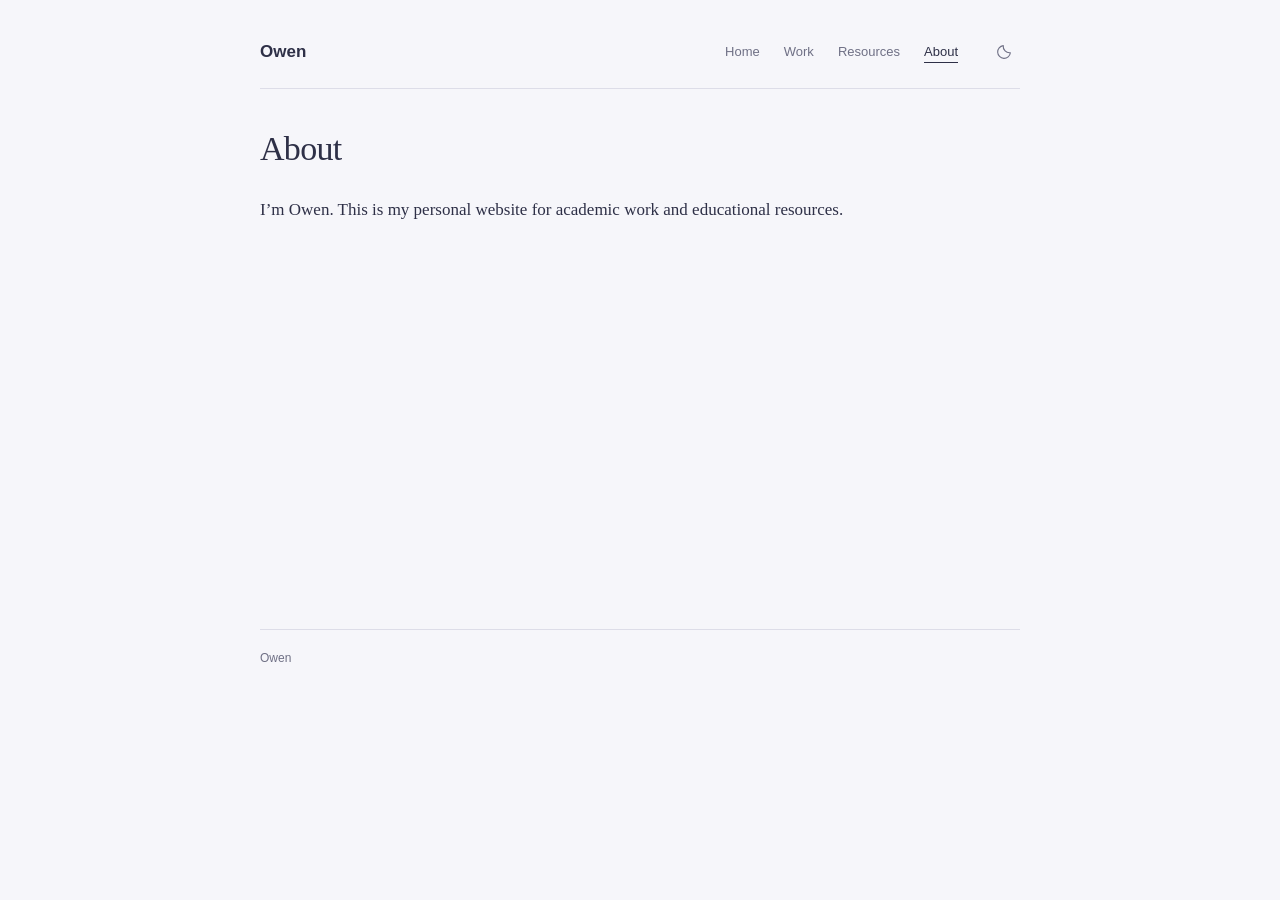
==== commit 23db919e: "Remove quadratic demo and centralize editable personal content" ====
--- a/about.html
+++ b/about.html
@@ -8,16 +8,20 @@
 <title>About — Owen</title>
 <link rel="icon" href="assets/favicon.svg" type="image/svg+xml">
 <script src="theme.js"></script>
+<script src="content.js" defer></script>
+<script src="site.js" defer></script>
 <link rel="stylesheet" href="style.css">
 </head>
 <body>
 <a class="skip-link" href="#main">Skip to content</a>
-<header class="site-header wrap"><a class="brand" href="index.html">Owen</a>
+<header class="site-header wrap"><a class="brand" href="index.html" data-site-name>Owen</a>
 <nav aria-label="Main navigation"><a href="index.html">Home</a><a href="portfolio.html">Work</a><a href="learning.html">Resources</a><a href="about.html" aria-current="page">About</a></nav><button class="theme-toggle" type="button" aria-label="Switch to dark mode" title="Switch to dark mode" aria-pressed="false">
 <svg class="theme-moon" viewBox="0 0 24 24" fill="none" stroke="currentColor" stroke-width="1.5" stroke-linecap="round" stroke-linejoin="round" aria-hidden="true"><path d="M20.5 13A8.5 8.5 0 0 1 11 3.5 8.5 8.5 0 1 0 20.5 13Z"/></svg>
 <svg class="theme-sun" viewBox="0 0 24 24" fill="none" stroke="currentColor" stroke-width="1.5" stroke-linecap="round" aria-hidden="true"><circle cx="12" cy="12" r="4"/><path d="M12 2v2m0 16v2M2 12h2m16 0h2M5 5l1.5 1.5m11 11L19 19M5 19l1.5-1.5m11-11L19 5"/></svg>
 </button></header>
-<main class="wrap" id="main"><h1>About</h1><p>I’m Owen. This is my personal website for academic work and educational resources.</p><p>You can find published work under <a href="portfolio.html">Work</a> and interactive tools under <a href="learning.html">Resources</a>.</p></main>
-<footer class="wrap"><span>Owen</span></footer>
+<main class="wrap" id="main"><h1>About</h1>
+<div data-about><p>I’m Owen. This is my personal website.</p></div>
+</main>
+<footer class="wrap"><span data-site-name>Owen</span></footer>
 </body>
 </html>
--- a/style.css
+++ b/style.css
@@ -1,8 +1,9 @@
 :root{color-scheme:light;--bg:#f6f6fa;--ink:#2e3047;--muted:#6f7085;--line:#dddde8;--link:#555c91;--panel:#fafaff}
 [data-theme=dark]{color-scheme:dark;--bg:#191b2a;--ink:#e5e5f0;--muted:#b0b0c5;--line:#37394e;--link:#b5bce7;--panel:#222536}
 *{box-sizing:border-box}html{scroll-behavior:smooth;scroll-padding-top:24px}body{margin:0;background:var(--bg);color:var(--ink);font-family:Georgia,'Times New Roman',serif;font-size:17px;line-height:1.75;-webkit-font-smoothing:antialiased}.wrap{width:calc(100% - 48px);max-width:760px;margin:0 auto}a{color:var(--link);text-underline-offset:3px;text-decoration-thickness:1px}a:hover{text-decoration:none}a:focus-visible,button:focus-visible,input:focus-visible{outline:2px solid var(--link);outline-offset:5px}.site-header{display:flex;align-items:center;gap:30px;padding:36px 0 20px;border-bottom:1px solid var(--line);font-family:Arial,sans-serif;font-size:13px}.brand{font-weight:600;font-size:17px;color:var(--ink);text-decoration:none}.site-header nav{display:flex;gap:24px;margin-left:auto}.site-header nav a{text-decoration:none;color:var(--muted)}.site-header nav a:hover,.site-header nav a[aria-current=page]{color:var(--ink)}.site-header nav a[aria-current=page]{text-decoration:underline;text-underline-offset:6px}main{padding-top:40px;min-height:60vh;padding-bottom:50px}h1{font-size:34px;line-height:1.2;font-weight:normal;margin:0 0 25px;letter-spacing:-.7px}h2{font-size:23px;font-weight:normal;line-height:1.3;margin:0 0 15px}p{margin:0 0 20px}section{margin-top:37px}.muted,.description{color:var(--muted)}ul{padding-left:22px}.link-list{margin:0}.link-list li{padding:3px 0}.closing{margin-top:40px;font-size:15px}footer{border-top:1px solid var(--line);padding:18px 0 30px;color:var(--muted);font-size:12px;font-family:Arial,sans-serif}.skip-link{position:absolute;top:8px;left:12px;transform:translateY(-150%);background:var(--bg);padding:5px 10px;z-index:10}.skip-link:focus{transform:none}.theme-toggle{flex-shrink:0;display:grid;place-items:center;width:32px;height:32px;border:0;border-radius:50%;padding:7px;color:var(--muted);background:transparent;cursor:pointer}.theme-toggle:hover{background:var(--line);color:var(--ink)}.theme-toggle svg{width:18px;height:18px}.theme-sun{display:none}[data-theme=dark] .theme-sun{display:block}[data-theme=dark] .theme-moon{display:none}
-.experiment{margin-top:25px;background:var(--panel);border:1px solid var(--line);padding:18px 22px;border-radius:3px;font-family:Arial,sans-serif}.experiment-header{display:flex;align-items:center;justify-content:space-between;font-size:10px;letter-spacing:1px;color:var(--muted)}.experiment-header button{font:inherit;letter-spacing:0;background:none;border:0;color:var(--link);padding:8px;cursor:pointer}.plot-wrap{position:relative;margin:12px 0;border-bottom:1px solid var(--line);padding-bottom:12px}.plot-wrap svg{width:100%;display:block}.plot-wrap>output{position:absolute;right:10px;bottom:22px;padding:4px 12px;background:var(--panel);border:1px solid var(--line);font-family:Georgia,serif;font-style:italic;font-size:21px}.controls label{display:grid;grid-template-columns:95px 1fr 30px;gap:12px;align-items:center;margin:12px 0;font-size:11px;color:var(--muted)}.controls b{color:var(--ink);font-family:Georgia,serif;font-size:17px;margin-right:8px;font-style:italic}.controls output{text-align:right;color:var(--ink)}input[type=range]{width:100%;accent-color:#7b7fab;cursor:pointer}.graph-insight{border-top:1px solid var(--line);font-size:12px;color:var(--muted);padding-top:12px;margin:15px 0 0}[data-theme=dark] #lab-grid path{stroke:#363a50}[data-theme=dark] #plot>path{stroke:#777e9e}[data-theme=dark] #plot>g{fill:#b0b0c5}[data-theme=dark] #curve{stroke:#b5bce7}
 @view-transition{navigation:auto}::view-transition-old(root){animation:page-out 150ms ease both}::view-transition-new(root){animation:page-in 250ms ease both}@keyframes page-out{to{opacity:0}}@keyframes page-in{from{opacity:0}to{opacity:1}}
 html.theme-reveal::view-transition-group(root){animation:none}html.theme-reveal::view-transition-old(root),html.theme-reveal::view-transition-new(root){animation:none;mix-blend-mode:normal}html.theme-reveal::view-transition-old(root){z-index:1}html.theme-reveal::view-transition-new(root){z-index:2}html.theme-reveal::view-transition-image-pair(root){isolation:isolate}html.theme-reveal *,html.theme-reveal *::before,html.theme-reveal *::after{transition:none!important}
-@media(max-width:520px){.wrap{width:calc(100% - 40px)}.site-header{gap:14px;flex-wrap:wrap;padding-top:24px}.brand{margin-right:auto}.site-header nav{order:3;width:100%;justify-content:space-between;margin-top:7px;gap:15px}.theme-toggle{margin-left:auto}main{padding-top:32px}h1{font-size:30px}body{font-size:16px}.experiment{padding:14px}.controls label{grid-template-columns:78px 1fr 25px;gap:8px}.description{display:block}.link-list li{padding-bottom:8px}}
+@media(max-width:520px){.wrap{width:calc(100% - 40px)}.site-header{gap:14px;flex-wrap:wrap;padding-top:24px}.brand{margin-right:auto}.site-header nav{order:3;width:100%;justify-content:space-between;margin-top:7px;gap:15px}.theme-toggle{margin-left:auto}main{padding-top:32px}h1{font-size:30px}body{font-size:16px}.description{display:block}.link-list li{padding-bottom:8px}}
 @media(prefers-reduced-motion:reduce){html{scroll-behavior:auto}::view-transition-old(root),::view-transition-new(root){animation:none!important}}
+
+h2 a{color:inherit;text-decoration:none}h2 a:hover{text-decoration:underline}.link-list li{margin-bottom:10px}.entry-description{display:block;color:var(--muted);font-size:.94em}.link-list li:last-child{margin-bottom:0}
